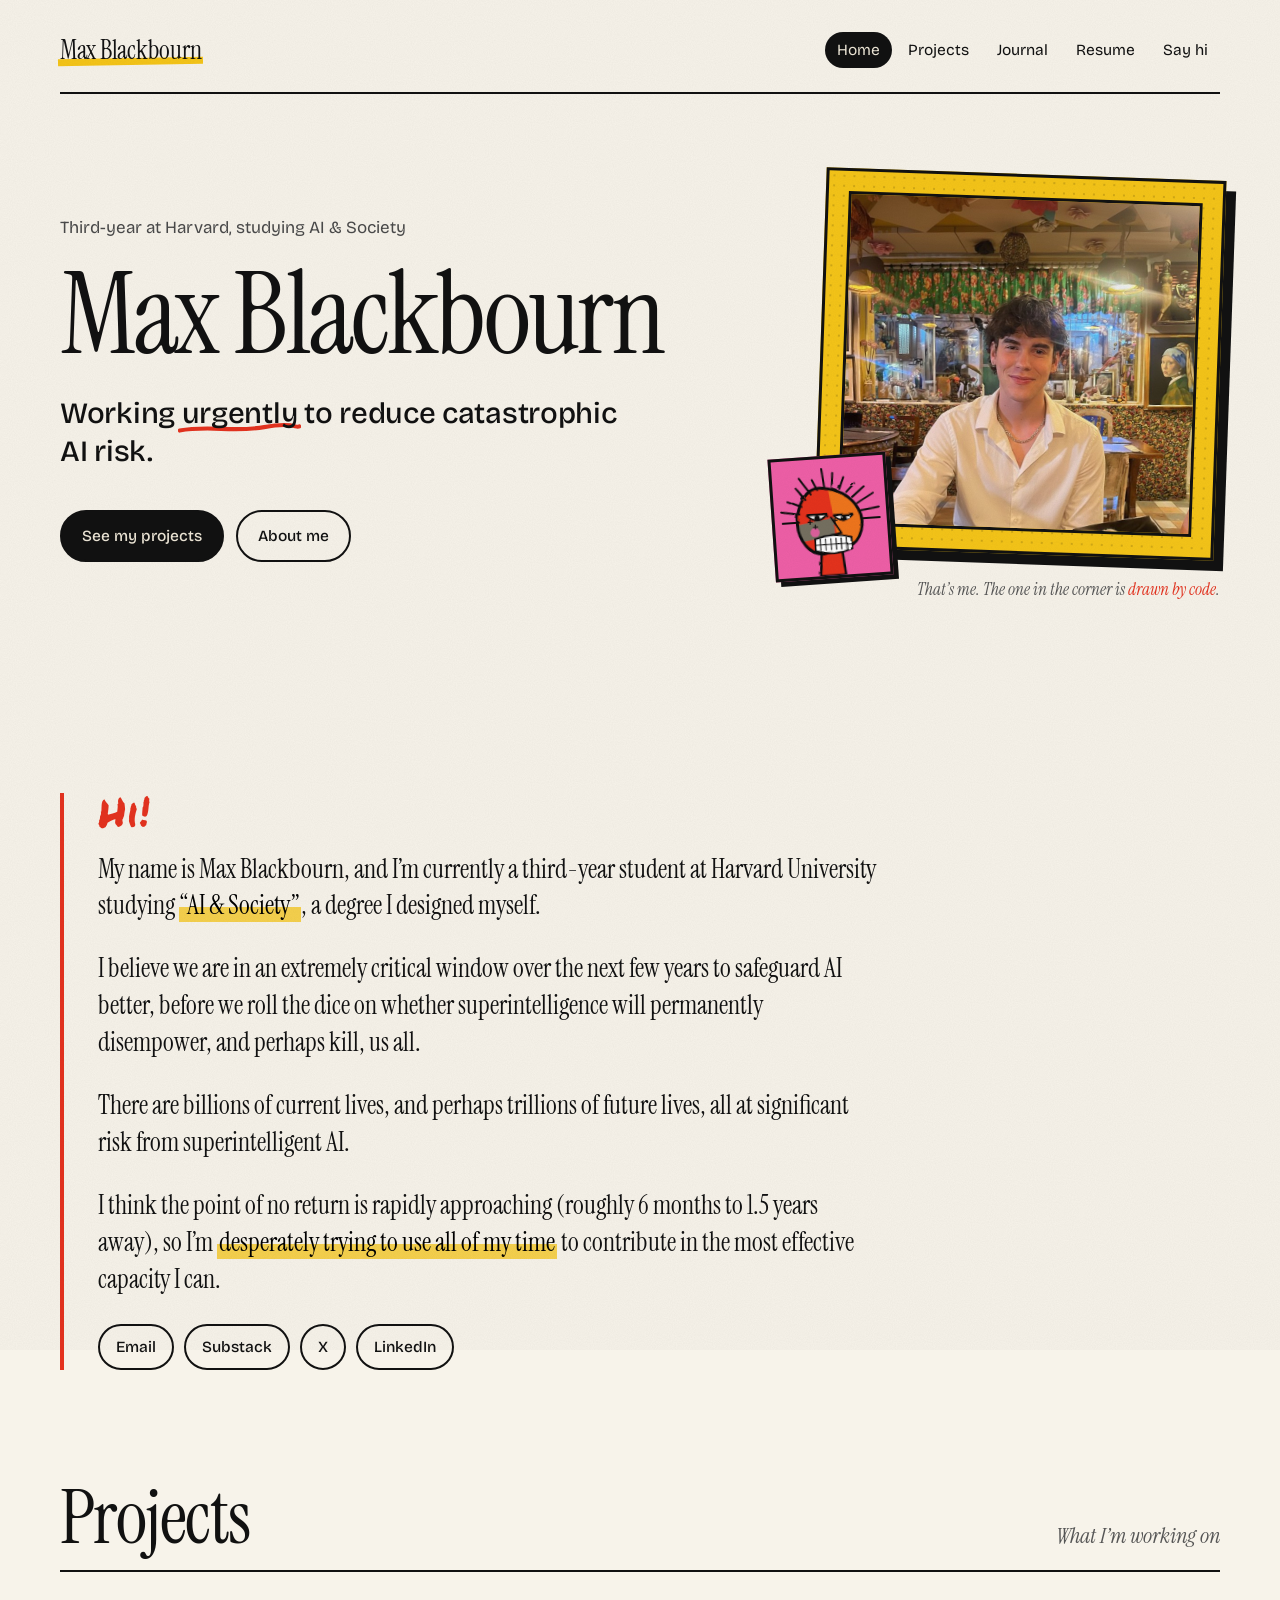
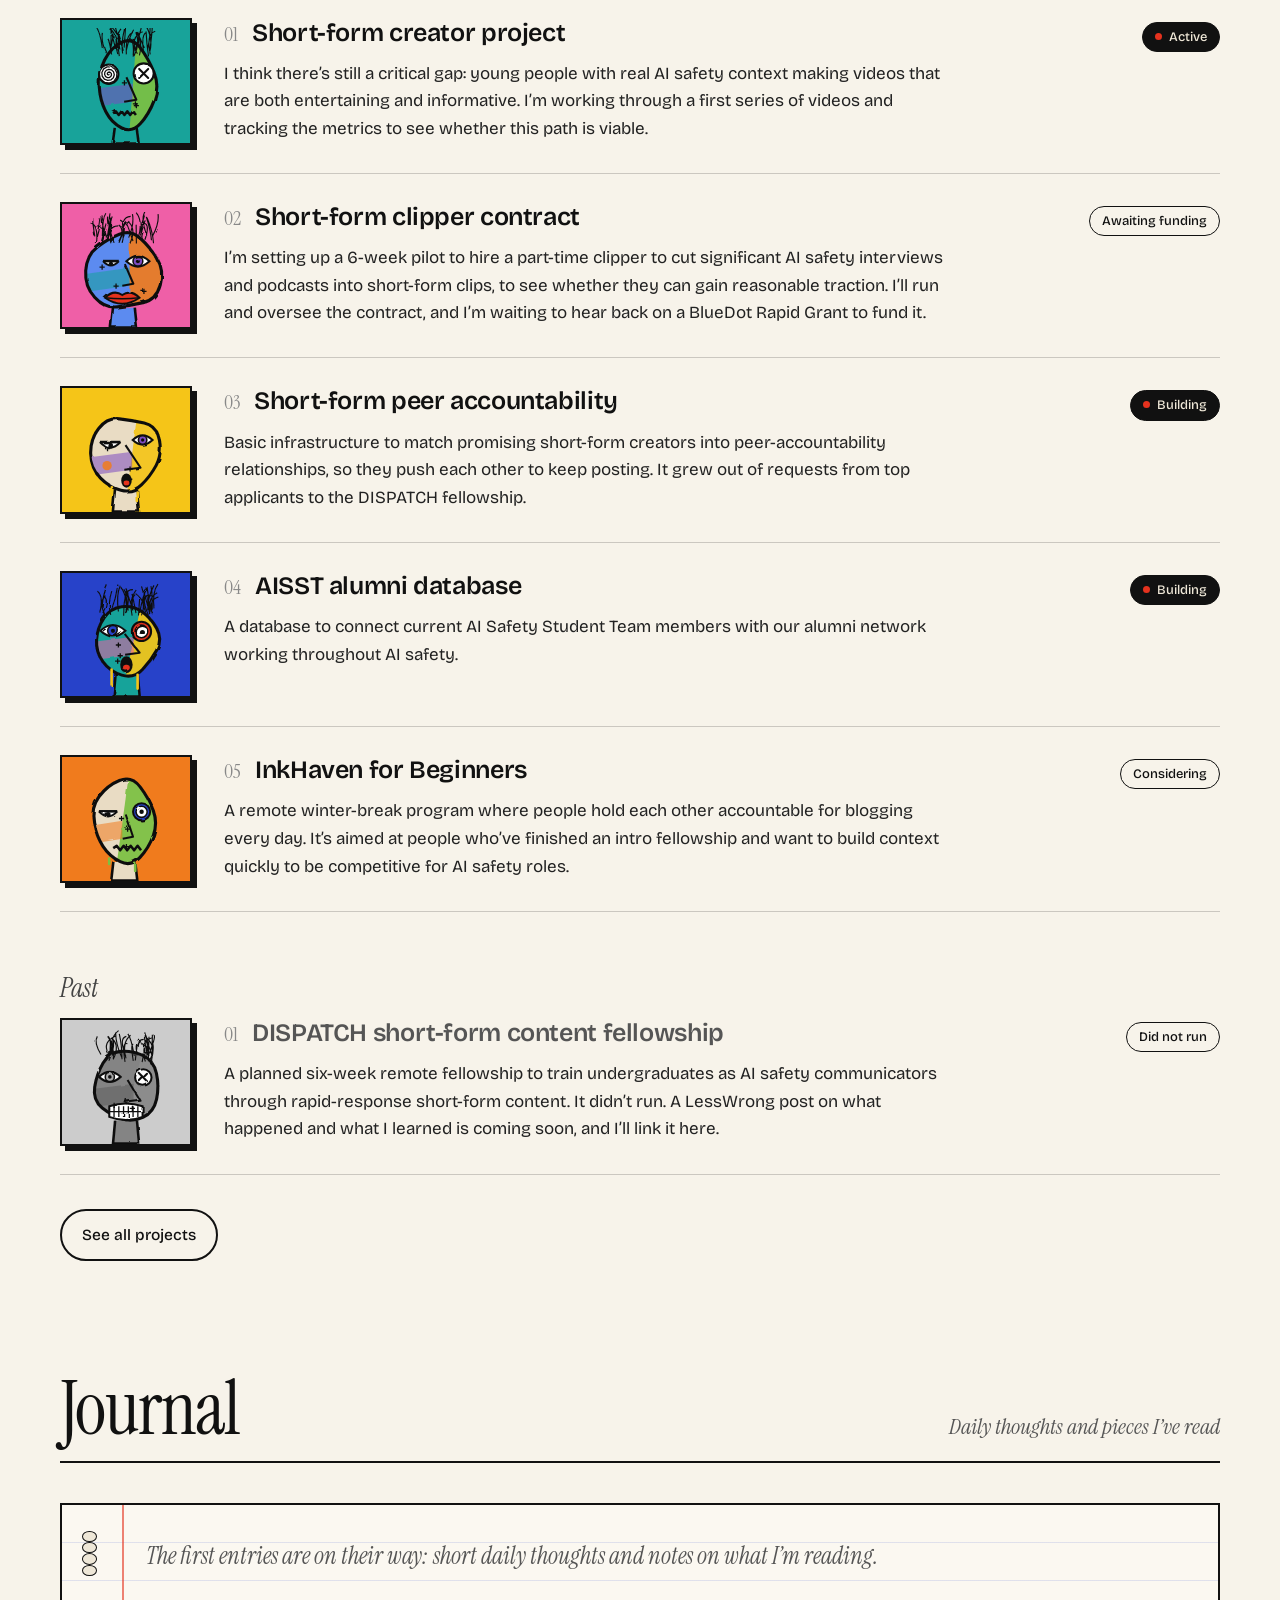
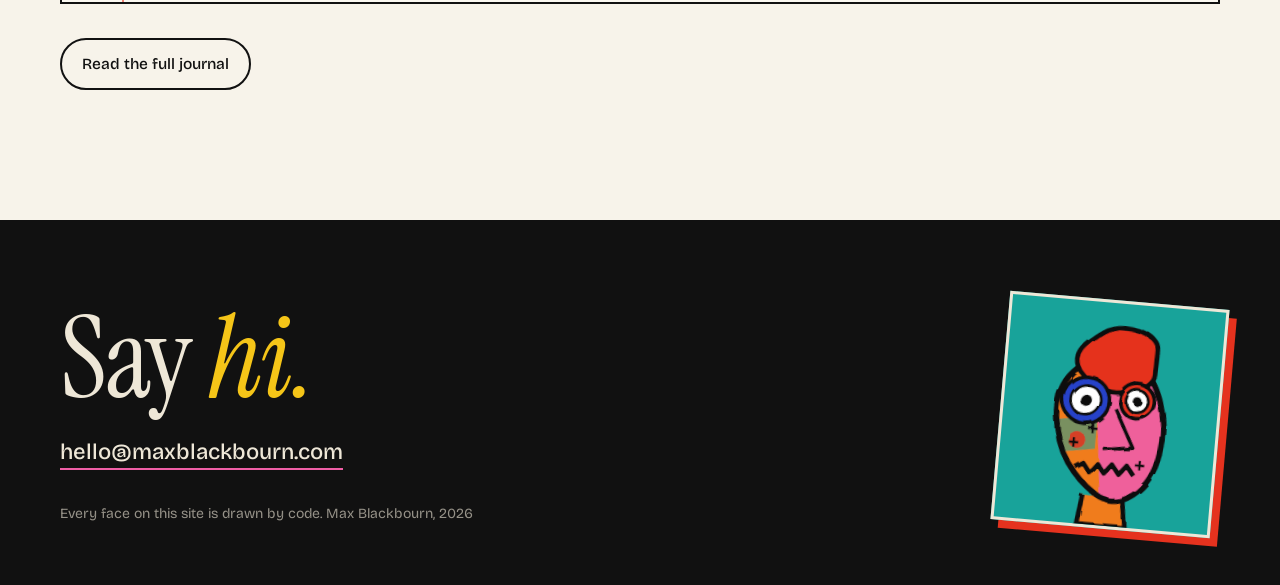
==== index.html @ 88bcd27b "Site: light background, photo in hero Co-Authored-By: Claude Sonnet 5.5 <noreply@anthropic.com> Clau" ====
<!DOCTYPE html>
<html lang="en">
<head>
<meta charset="utf-8">
<meta name="viewport" content="width=device-width, initial-scale=1">
<title>Max Blackbourn</title>
<meta name="description" content="Max Blackbourn, a Harvard student working urgently to reduce catastrophic AI risk.">
<meta property="og:title" content="Max Blackbourn">
<meta property="og:description" content="Max Blackbourn, a Harvard student working urgently to reduce catastrophic AI risk.">
<meta property="og:url" content="https://maxblackbourn.com">
<meta property="og:type" content="website">
<link rel="canonical" href="https://maxblackbourn.com">
<link rel="icon" href="data:image/svg+xml,<svg xmlns='http://www.w3.org/2000/svg' viewBox='0 0 64 64'><rect width='64' height='64' fill='%23f5c518'/><circle cx='22' cy='26' r='9' fill='white' stroke='black' stroke-width='4'/><circle cx='22' cy='26' r='3.5'/><circle cx='44' cy='24' r='12' fill='%23e5321e' stroke='black' stroke-width='4'/><circle cx='44' cy='24' r='5' fill='white'/><path d='M14 46 L50 44' stroke='black' stroke-width='5' stroke-linecap='round'/></svg>">
<link rel="preload" href="fonts/bricolage.woff2" as="font" type="font/woff2" crossorigin>
<link rel="stylesheet" href="style.css">
</head>
<body>
<div class="wrap">
<header class="top">
  <a class="brand" href="index.html"><span>Max Blackbourn</span></a>
  <ul class="menu">
    <li><a href="index.html" class="current">Home</a></li>
    <li><a href="projects.html">Projects</a></li>
    <li><a href="journal.html">Journal</a></li>
    <li><a href="resume.html">Resume</a></li>
    <li><a href="#contact">Say hi</a></li>
  </ul>
</header>

<section class="hero">
  <div class="hero-text">
    <span class="eyebrow">Third-year at Harvard, studying AI &amp; Society</span>
    <h1 class="name">Max Blackbourn</h1>
    <p class="tagline">Working <span class="mark">urgently</span> to reduce catastrophic AI risk.</p>
    <div class="hero-links">
      <a class="pill dark" href="#projects">See my projects</a>
      <a class="pill" href="#hello">About me</a>
    </div>
  </div>
  <div class="hero-art">
    <div class="frame">
      <img class="photo" src="img/max.jpg" alt="Max Blackbourn" width="778" height="733">
      <div class="twin" data-face="max blackbourn" data-track aria-hidden="true"></div>
    </div>
    <div class="caption">That’s me. The one in the corner is <span>drawn by code</span>.</div>
  </div>
</section>
</div>
<div class="wrap">

<section class="section" id="hello">
  <div class="letter">
    <span class="hi">Hi!</span>
    <p>My name is Max Blackbourn, and I’m currently a third-year student at Harvard University studying <mark>“AI &amp; Society”</mark>, a degree I designed myself.</p>
    <p class="loud">I believe we are in an extremely critical window over the next few years to safeguard AI better, before we roll the dice on whether superintelligence will permanently disempower, and perhaps kill, us all.</p>
    <p>There are billions of current lives, and perhaps trillions of future lives, all at significant risk from superintelligent AI.</p>
    <p>I think the point of no return is rapidly approaching (roughly 6 months to 1.5 years away), so I’m <mark>desperately trying to use all of my time</mark> to contribute in the most effective capacity I can.</p>
    <div class="links">
      <!-- TODO: replace with your real email, Substack, X and LinkedIn links -->
      <a href="mailto:hello@maxblackbourn.com">Email</a>
      <a href="https://substack.com" target="_blank" rel="noopener">Substack</a>
      <a href="https://x.com" target="_blank" rel="noopener">X</a>
      <a href="https://www.linkedin.com" target="_blank" rel="noopener">LinkedIn</a>
    </div>
  </div>
</section>

<section class="section" id="projects">
  <div class="sec-title"><h2>Projects</h2><span class="note">What I’m working on</span></div>
  <div class="list" data-projects="current"></div>
  <div class="sub-head">Past</div>
  <div class="list" data-projects="past"></div>
  <a class="see-all" href="projects.html">See all projects</a>
</section>

<section class="section" id="journal">
  <div class="sec-title"><h2>Journal</h2><span class="note">Daily thoughts and pieces I’ve read</span></div>
  <div class="notebook"><div class="holes"><i></i><i></i><i></i><i></i></div><div data-journal="5"></div></div>
  <a class="see-all" href="journal.html">Read the full journal</a>
</section>
</div>
<footer id="contact">
  <div class="wrap">
    <div>
      <p class="say">Say <em>hi.</em></p>
      <!-- TODO: replace hello@maxblackbourn.com with your real email -->
      <a class="mail" href="mailto:hello@maxblackbourn.com">hello@maxblackbourn.com</a>
      <div class="small">Every face on this site is drawn by code. Max Blackbourn, <span id="y">2026</span></div>
    </div>
    <div class="face-wrap" data-face="say hi footer" data-track></div>
  </div>
</footer>
<script src="data.js"></script>
<script src="faces.js"></script>
<script src="site.js"></script>
</body>
</html>
---- style.css ----
/* maxblackbourn.com — raw canvas, loud colour, weird faces */
@font-face { font-family: "Bricolage"; src: url("fonts/bricolage.woff2") format("woff2"); font-weight: 200 800; font-display: swap; }
@font-face { font-family: "Instrument"; src: url("fonts/instrument-serif-latin-400-normal.woff2") format("woff2"); font-display: swap; }
@font-face { font-family: "Instrument"; src: url("fonts/instrument-serif-latin-400-italic.woff2") format("woff2"); font-style: italic; font-display: swap; }
@font-face { font-family: "Marker"; src: url("fonts/marker.woff2") format("woff2"); font-display: swap; }

:root {
  --canvas: #eee7d7; --ink: #111; --red: #e5321e; --cobalt: #2742c9; --teal: #18a39a;
  --yellow: #f5c518; --orange: #f07b1d; --pink: #ef5fa7; --green: #7bc043; --purple: #7d4cc2;
  --display: "Bricolage", "Arial Black", sans-serif; --serif: "Instrument", Georgia, serif;
  --mono: "Bricolage", system-ui, sans-serif; --marker: "Marker", "Comic Sans MS", cursive;
}
* { box-sizing: border-box; }
html { scroll-behavior: smooth; overflow-x: clip; }
body { margin: 0; background: #f7f3ea; color: var(--ink); font-family: var(--display); font-size: 17px; line-height: 1.55; overflow-x: clip; }
a { color: inherit; }
p { margin: 0 0 1em; }
::selection { background: var(--yellow); }

.wrap { position: relative; max-width: 1240px; margin: 0 auto; padding: 0 40px; }

/* ---------- header ---------- */
header.top { position: relative; z-index: 5; display: flex; justify-content: space-between; align-items: center; padding: 30px 0 22px; border-bottom: 2px solid var(--ink); }
.brand { font-family: var(--serif); font-size: 26px; text-decoration: none; letter-spacing: -.01em; }
.brand span { position: relative; }
.brand span::after { content: ""; position: absolute; left: -2px; right: -2px; bottom: 2px; height: 7px; background: var(--yellow); z-index: -1; transform: rotate(-1deg); }
.menu { display: flex; gap: 6px; list-style: none; margin: 0; padding: 0; font-family: var(--mono); font-size: 12.5px; }
.menu a { display: block; padding: 6px 11px; text-decoration: none; border-radius: 2px; transition: background .15s, color .15s; }
.menu a:hover { background: rgba(0,0,0,.07); }
.menu a.current { background: var(--ink); color: var(--canvas); }

.eyebrow { display: block; font-family: var(--mono); font-size: 12px; color: #555; margin-bottom: 22px; }
.mark { position: relative; white-space: nowrap; z-index: 0; }
.mark::after { content: ""; position: absolute; left: -3%; right: -3%; bottom: -.12em; height: .42em; z-index: -1;
  background: url("data:image/svg+xml,%3Csvg xmlns='http://www.w3.org/2000/svg' viewBox='0 0 200 20' preserveAspectRatio='none'%3E%3Cpath d='M3 13 C 50 5 90 16 140 8 S 190 10 197 7' fill='none' stroke='%23e5321e' stroke-width='6' stroke-linecap='round'/%3E%3C/svg%3E") center / 100% 100% no-repeat; }

/* ---------- hero ---------- */
.hero { position: relative; display: grid; grid-template-columns: 1.35fr 1fr; gap: 60px; align-items: center; padding: 80px 0 90px; }
.name { font-family: var(--serif); font-weight: 400; font-size: clamp(64px, 9vw, 128px); line-height: .95; letter-spacing: -.025em; margin: 0 0 26px; }
.tagline { font-family: var(--display); font-weight: 500; font-size: clamp(22px, 2.3vw, 30px); line-height: 1.3; letter-spacing: -.01em; max-width: 560px; margin: 0; }
.hero-links { display: flex; gap: 12px; margin-top: 38px; flex-wrap: wrap; }
.pill { font-family: var(--mono); font-size: 13px; text-decoration: none; padding: 12px 20px; border: 2px solid var(--ink); border-radius: 40px; transition: transform .15s, background .15s; }
.pill:hover { transform: translateY(-2px); background: var(--yellow); }
.pill.dark { background: var(--ink); color: var(--canvas); }
.pill.dark:hover { background: var(--red); border-color: var(--red); color: #fff; }

.hero-art { position: relative; justify-self: end; width: min(400px, 100%); }
.hero-art .frame { position: relative; background: var(--yellow); border: 3px solid var(--ink); box-shadow: 10px 10px 0 var(--ink); transform: rotate(2deg); padding: 20px 20px 0; transition: transform .3s; }
.hero-art .frame:hover { transform: rotate(-1deg); }
.hero-art .frame::before { content: ""; position: absolute; inset: 0; background: radial-gradient(circle, rgba(0,0,0,.14) 1.2px, transparent 1.4px) 0 0 / 10px 10px; pointer-events: none; }
.hero-art .face { display: block; width: 100%; position: relative; }
.hero-art .caption { margin-top: 22px; font-family: var(--mono); font-size: 12px; text-align: right; color: #555; }
.hero-art .caption span { color: var(--red); }
.hero-art.small { width: 240px; }

/* ---------- sections ---------- */
.section { position: relative; padding: 100px 0 10px; }
.sec-title { display: flex; align-items: baseline; justify-content: space-between; gap: 20px; flex-wrap: wrap; margin-bottom: 40px; padding-bottom: 14px; border-bottom: 2px solid var(--ink); }
.sec-title h2 { font-family: var(--serif); font-weight: 400; font-size: clamp(48px, 6vw, 76px); line-height: 1; letter-spacing: -.02em; margin: 0; }
.sec-title .note { font-family: var(--mono); font-size: 12.5px; color: #555; }

/* ---------- hello ---------- */
.letter { position: relative; max-width: 820px; padding-left: 34px; border-left: 4px solid var(--red); }
.letter .hi { display: block; font-family: var(--marker); font-size: 40px; line-height: 1; color: var(--red); margin-bottom: 18px; transform: rotate(-3deg); transform-origin: left; }
.letter p { font-family: var(--serif); font-size: 26px; line-height: 1.42; }
.letter p.loud { font-size: 26px; }
.letter mark { background: linear-gradient(transparent 55%, rgba(245,197,24,.75) 55%); padding: 0 2px; }
.links { display: flex; flex-wrap: wrap; gap: 10px; margin-top: 26px; }
.links a { font-family: var(--mono); font-size: 12.5px; text-decoration: none; padding: 9px 16px; border: 2px solid var(--ink); border-radius: 40px; transition: background .15s, color .15s; }
.links a:nth-child(1):hover { background: var(--pink); } .links a:nth-child(2):hover { background: var(--orange); }
.links a:nth-child(3):hover { background: var(--green); } .links a:nth-child(4):hover { background: var(--cobalt); color: #fff; }

/* ---------- project list ---------- */
.list { display: flex; flex-direction: column; }
.item { display: grid; grid-template-columns: 132px 1fr; gap: 32px; padding: 28px 0; border-bottom: 1px solid rgba(0,0,0,.18); align-items: start; }
.item:first-child { padding-top: 6px; }
.item .thumb { border: 2px solid var(--ink); padding: 8px 12px 0; box-shadow: 5px 5px 0 var(--ink); transition: transform .25s; }
.item:nth-child(6n+1) .thumb { background: var(--teal); } .item:nth-child(6n+2) .thumb { background: var(--pink); } .item:nth-child(6n+3) .thumb { background: var(--yellow); }
.item:nth-child(6n+4) .thumb { background: var(--cobalt); } .item:nth-child(6n+5) .thumb { background: var(--orange); } .item:nth-child(6n) .thumb { background: var(--green); }
.item:hover .thumb { transform: rotate(-4deg) scale(1.04); }
.item .thumb .face { display: block; width: 100%; }
.item-head { display: flex; align-items: baseline; gap: 14px; flex-wrap: wrap; margin-bottom: 8px; }
.item .num { font-family: var(--mono); font-size: 13px; color: #777; }
.item h3 { font-family: var(--display); font-weight: 600; font-size: 25px; line-height: 1.2; letter-spacing: -.015em; margin: 0; flex: 1; min-width: 220px; }
.item p { font-size: 17px; line-height: 1.62; max-width: 720px; margin: 0; color: #222; }
.item .more { display: inline-block; margin-top: 10px; font-family: var(--mono); font-size: 13px; color: var(--red); }
.status { font-family: var(--mono); font-size: 11.5px; padding: 4px 10px; border: 1.5px solid var(--ink); border-radius: 40px; white-space: nowrap; }
.status.live { background: var(--ink); color: var(--canvas); }
.status.live::before { content: ""; display: inline-block; width: 7px; height: 7px; border-radius: 50%; background: var(--red); margin-right: 7px; vertical-align: 1px; animation: blink 1.6s ease-in-out infinite; }
@keyframes blink { 50% { opacity: .2; } }
.item.past .thumb { filter: grayscale(1); background: #ccc !important; }
.item.past:hover .thumb { filter: none; }
.item.past h3 { color: #555; }
.sub-head { font-family: var(--mono); font-size: 12.5px; color: #555; margin: 56px 0 4px; }
.see-all { display: inline-block; margin-top: 34px; font-family: var(--mono); font-size: 13px; text-decoration: none; padding: 12px 20px; border: 2px solid var(--ink); border-radius: 40px; transition: background .15s; }
.see-all:hover { background: var(--yellow); }

/* ---------- journal ---------- */
.notebook { position: relative; background: #fbf8f1 repeating-linear-gradient(transparent 0 37px, rgba(39,66,201,.13) 37px 38px); border: 2px solid var(--ink); padding: 34px 44px 30px 84px; }
.notebook::before { content: ""; position: absolute; top: 0; bottom: 0; left: 60px; width: 1.5px; background: var(--red); opacity: .6; }
.notebook .holes { position: absolute; left: 20px; top: 26px; bottom: 26px; display: flex; flex-direction: column; justify-content: space-around; }
.notebook .holes i { width: 15px; height: 15px; border-radius: 50%; background: var(--canvas); border: 1.5px solid var(--ink); }
.entry { display: grid; grid-template-columns: 130px 1fr; gap: 24px; padding: 16px 0; border-bottom: 1px dashed rgba(0,0,0,.25); }
.entry:last-child { border-bottom: 0; }
.entry .when { font-family: var(--mono); font-size: 12.5px; padding-top: 6px; }
.entry .kind { display: inline-block; margin-top: 8px; font-size: 10.5px; padding: 2px 8px; border-radius: 40px; background: var(--teal); color: #fff; }
.entry .kind.reading { background: var(--orange); color: var(--ink); }
.entry h3 { font-family: var(--serif); font-weight: 400; font-size: 28px; line-height: 1.2; margin: 0 0 4px; }
.entry h3 a { text-decoration-color: var(--red); text-decoration-thickness: 2px; text-underline-offset: 4px; }
.entry .source { font-family: var(--mono); font-size: 12.5px; color: #666; margin-bottom: 4px; }
.entry p { margin: 6px 0 0; font-size: 17px; line-height: 1.6; }
.empty { font-family: var(--serif); font-style: italic; font-size: 24px; line-height: 1.4; color: #555; margin: 0; }

.wrap { z-index: 1; }

/* ---------- footer ---------- */
footer { position: relative; z-index: 1; margin-top: 120px; background: var(--ink); color: var(--canvas); padding: 80px 0 56px; overflow: hidden; }
footer .wrap { display: grid; grid-template-columns: 1fr 220px; gap: 40px; align-items: center; }
footer .say { font-family: var(--serif); font-weight: 400; font-size: clamp(64px, 9vw, 120px); line-height: .95; letter-spacing: -.02em; margin: 0 0 22px; }
footer .say em { color: var(--yellow); }
footer .mail { font-family: var(--mono); font-size: clamp(16px, 2vw, 22px); color: var(--canvas); text-decoration: none; border-bottom: 2px solid var(--pink); padding-bottom: 3px; }
footer .mail:hover { color: var(--pink); }
footer .small { font-family: var(--mono); font-size: 11.5px; margin-top: 34px; opacity: .55; }
footer .face-wrap { transform: rotate(5deg); border: 3px solid var(--canvas); background: var(--teal); padding: 12px 12px 0; box-shadow: 8px 8px 0 var(--red); }
footer .face { display: block; width: 100%; }

/* ---------- inner page hero ---------- */
.page-hero { display: grid; grid-template-columns: 1fr 240px; gap: 50px; align-items: center; padding: 70px 0 70px; }

/* ---------- resume ---------- */
.resume-bar { display: flex; justify-content: space-between; align-items: flex-end; gap: 20px; padding: 60px 0 40px; }
.resume-bar .name { margin: 0; }
.btn { font-family: var(--mono); font-size: 13px; padding: 13px 22px; border: 2px solid var(--ink); border-radius: 40px; background: var(--ink); color: var(--canvas); cursor: pointer; }
.btn:hover { background: var(--red); border-color: var(--red); }
.sheet { position: relative; max-width: 860px; margin: 0 auto 90px; background: #fff; padding: 64px 72px; border: 2px solid var(--ink); box-shadow: 10px 10px 0 var(--ink); font-family: var(--serif); font-size: 18px; line-height: 1.45; }
.cv-head { text-align: center; border-bottom: 3px solid var(--ink); padding-bottom: 16px; margin-bottom: 24px; }
.cv-head h2 { font-family: var(--display); font-weight: 800; font-stretch: 80%; font-size: 46px; line-height: 1; margin: 0 0 10px; }
.cv-head .contact { font-family: var(--mono); font-size: 12px; }
.cv-head .contact { display: flex; justify-content: center; gap: 22px; flex-wrap: wrap; }
.cv-sec { margin-bottom: 20px; }
.cv-sec h3 { font-family: var(--mono); font-weight: 700; font-size: 12px; margin: 0 0 10px; padding: 3px 8px; display: inline-block; background: var(--ink); color: #fff; }
.cv-item { margin-bottom: 12px; }
.cv-line { display: flex; justify-content: space-between; gap: 16px; }
.cv-line b { font-family: var(--display); font-weight: 700; font-size: 18px; }
.cv-line .d { font-family: var(--mono); font-size: 12.5px; white-space: nowrap; }
.cv-role { font-style: italic; }
.cv-item ul { margin: 4px 0 0; padding-left: 18px; }
.cv-item li { margin: 2px 0; }
.todo { background: var(--yellow); padding: 0 4px; }

@media print {
  @page { size: letter; margin: 0.45in 0.55in; }
  body { background: #fff !important; }
  header.top, .resume-bar, footer, .no-print { display: none !important; }
  .wrap { padding: 0; max-width: none; }
  .sheet { box-shadow: none; border: 0; padding: 0; margin: 0; max-width: none; font-size: 10.5pt; line-height: 1.32; }
  .cv-head h2 { font-size: 24pt; } .cv-sec { margin-bottom: 10px; } .cv-item { margin-bottom: 6px; } .cv-item li { margin: 0; }
  .cv-line b { font-size: 11.5pt; } .cv-head { padding-bottom: 10px; margin-bottom: 14px; }
  .cv-sec h3 { background: none; color: #000; padding: 0; border-bottom: 1.5px solid #000; display: block; }
  .todo { background: none; }
}

/* ---------- small screens ---------- */
@media (max-width: 980px) {
  .hero { grid-template-columns: 1fr; padding-top: 50px; gap: 50px; }
  .hero-art { justify-self: start; width: min(320px, 80%); }
  footer .wrap { grid-template-columns: 1fr; }
  footer .face-wrap { width: 180px; }
  .page-hero { grid-template-columns: 1fr; gap: 30px; }
  .page-hero .hero-art.small { width: 180px; }
}
@media (max-width: 640px) {
  body { font-size: 16px; }
  .wrap { padding: 0 20px; }
  header.top { flex-direction: column; gap: 14px; }
  .menu { flex-wrap: wrap; justify-content: center; }
  .item { grid-template-columns: 76px 1fr; gap: 18px; }
  .item h3 { font-size: 21px; min-width: 0; }
  .item p { font-size: 16px; }
  .letter { padding-left: 20px; }
  .letter p, .letter p.loud { font-size: 21px; }
  .notebook { padding: 26px 18px 22px 54px; }
  .notebook::before { left: 40px; } .notebook .holes { left: 10px; } .notebook .holes i { width: 12px; height: 12px; }
  .entry { grid-template-columns: 1fr; gap: 4px; }
  .resume-bar { flex-direction: column; align-items: flex-start; }
  .sheet { padding: 36px 20px; }
  .cv-line { flex-direction: column; gap: 0; }
}

/* ---------- crisp grain over everything ---------- */
body::before {
  content: ""; position: fixed; inset: -50%; z-index: 100; pointer-events: none; opacity: .07; mix-blend-mode: multiply;
  background-image: url("data:image/svg+xml,%3Csvg xmlns='http://www.w3.org/2000/svg' width='220' height='220'%3E%3Cfilter id='g'%3E%3CfeTurbulence type='fractalNoise' baseFrequency='.95' numOctaves='2' stitchTiles='stitch'/%3E%3CfeColorMatrix values='0 0 0 0 0  0 0 0 0 0  0 0 0 0 0  0 0 0 .55 0'/%3E%3C/filter%3E%3Crect width='100%25' height='100%25' filter='url(%23g)'/%3E%3C/svg%3E");
}
@media print { body::before { display: none; } }

/* ---------- readable, human labels ---------- */
.menu { font-size: 15.5px; gap: 4px; }
.menu a { padding: 6px 12px; border-radius: 40px; }
.eyebrow { font-size: 17px; color: #4a4a4a; margin-bottom: 18px; }
.pill, .links a, .see-all { font-size: 15.5px; font-weight: 500; }
.sec-title .note { font-family: var(--serif); font-style: italic; font-size: 22px; color: #555; }
.item .num { font-family: var(--serif); font-size: 20px; color: #888; }
.status { font-size: 13px; font-weight: 500; padding: 4px 12px; }
.sub-head { font-family: var(--serif); font-style: italic; font-size: 26px; color: #444; }
.hero-art .caption { font-family: var(--serif); font-style: italic; font-size: 17px; }
.entry .when { font-family: var(--serif); font-size: 18px; }
.entry .kind { font-family: var(--display); font-size: 12px; }
.entry .source { font-family: var(--serif); font-style: italic; font-size: 17px; }
footer .mail { font-family: var(--display); font-weight: 500; }
footer .small { font-size: 14px; opacity: .6; }
.btn { font-size: 15.5px; font-weight: 500; }
.cv-head .contact { font-size: 14px; }
.cv-sec h3 { font-family: var(--display); font-size: 15px; font-weight: 700; }
.cv-line .d { font-family: var(--display); font-size: 14px; }

/* photo in hero */
.hero-art .photo { display: block; position: relative; z-index: 1; width: 100%; height: auto; border: 3px solid var(--ink); margin-bottom: 20px; }
.hero-art .twin { position: absolute; z-index: 2; left: -46px; bottom: -34px; width: 118px; background: var(--pink); border: 3px solid var(--ink); box-shadow: 5px 5px 0 var(--ink); transform: rotate(-6deg); padding: 6px 6px 0; }
.hero-art .twin .face { display: block; width: 100%; }
.hero-art .frame { padding: 20px 20px 0; }
@media (max-width: 760px) { .hero-art .twin { left: -12px; width: 92px; } }
@media (max-width: 760px) { .hero-art .caption { margin-top: 48px; text-align: right; } }
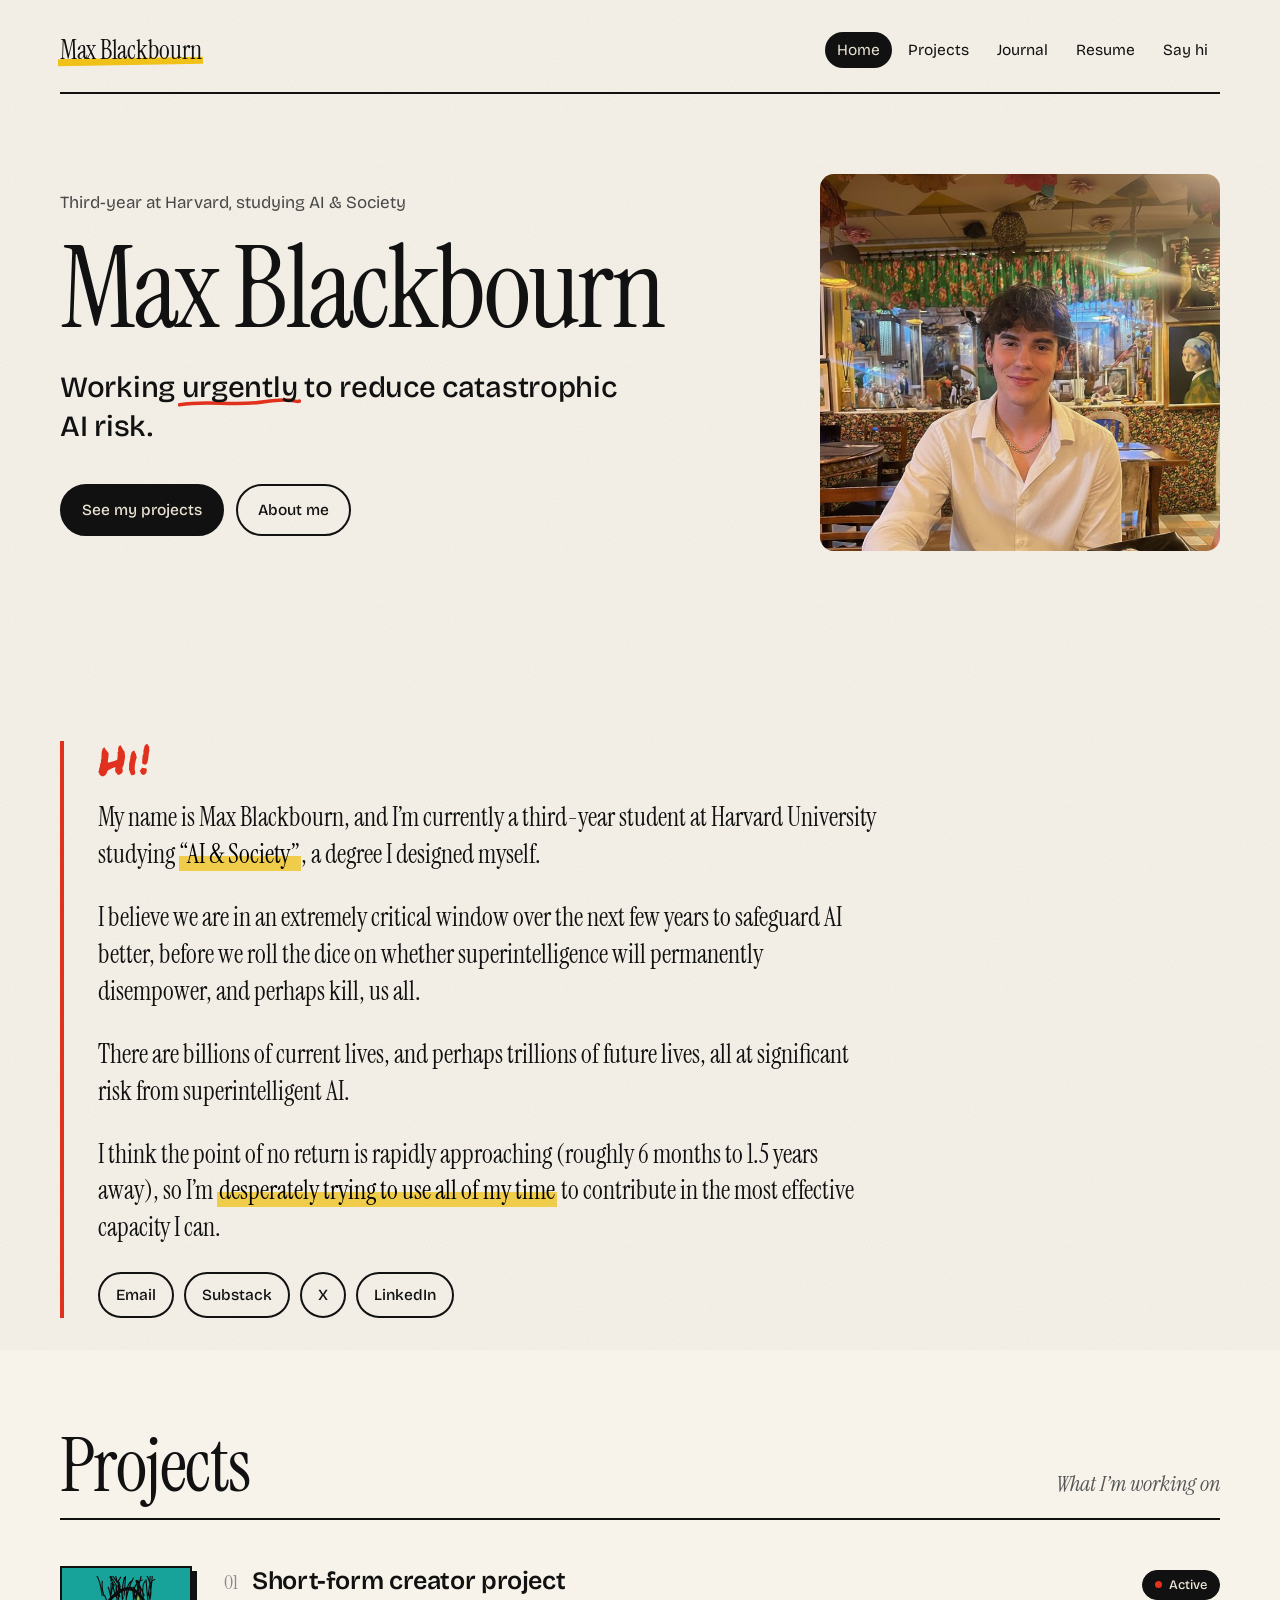
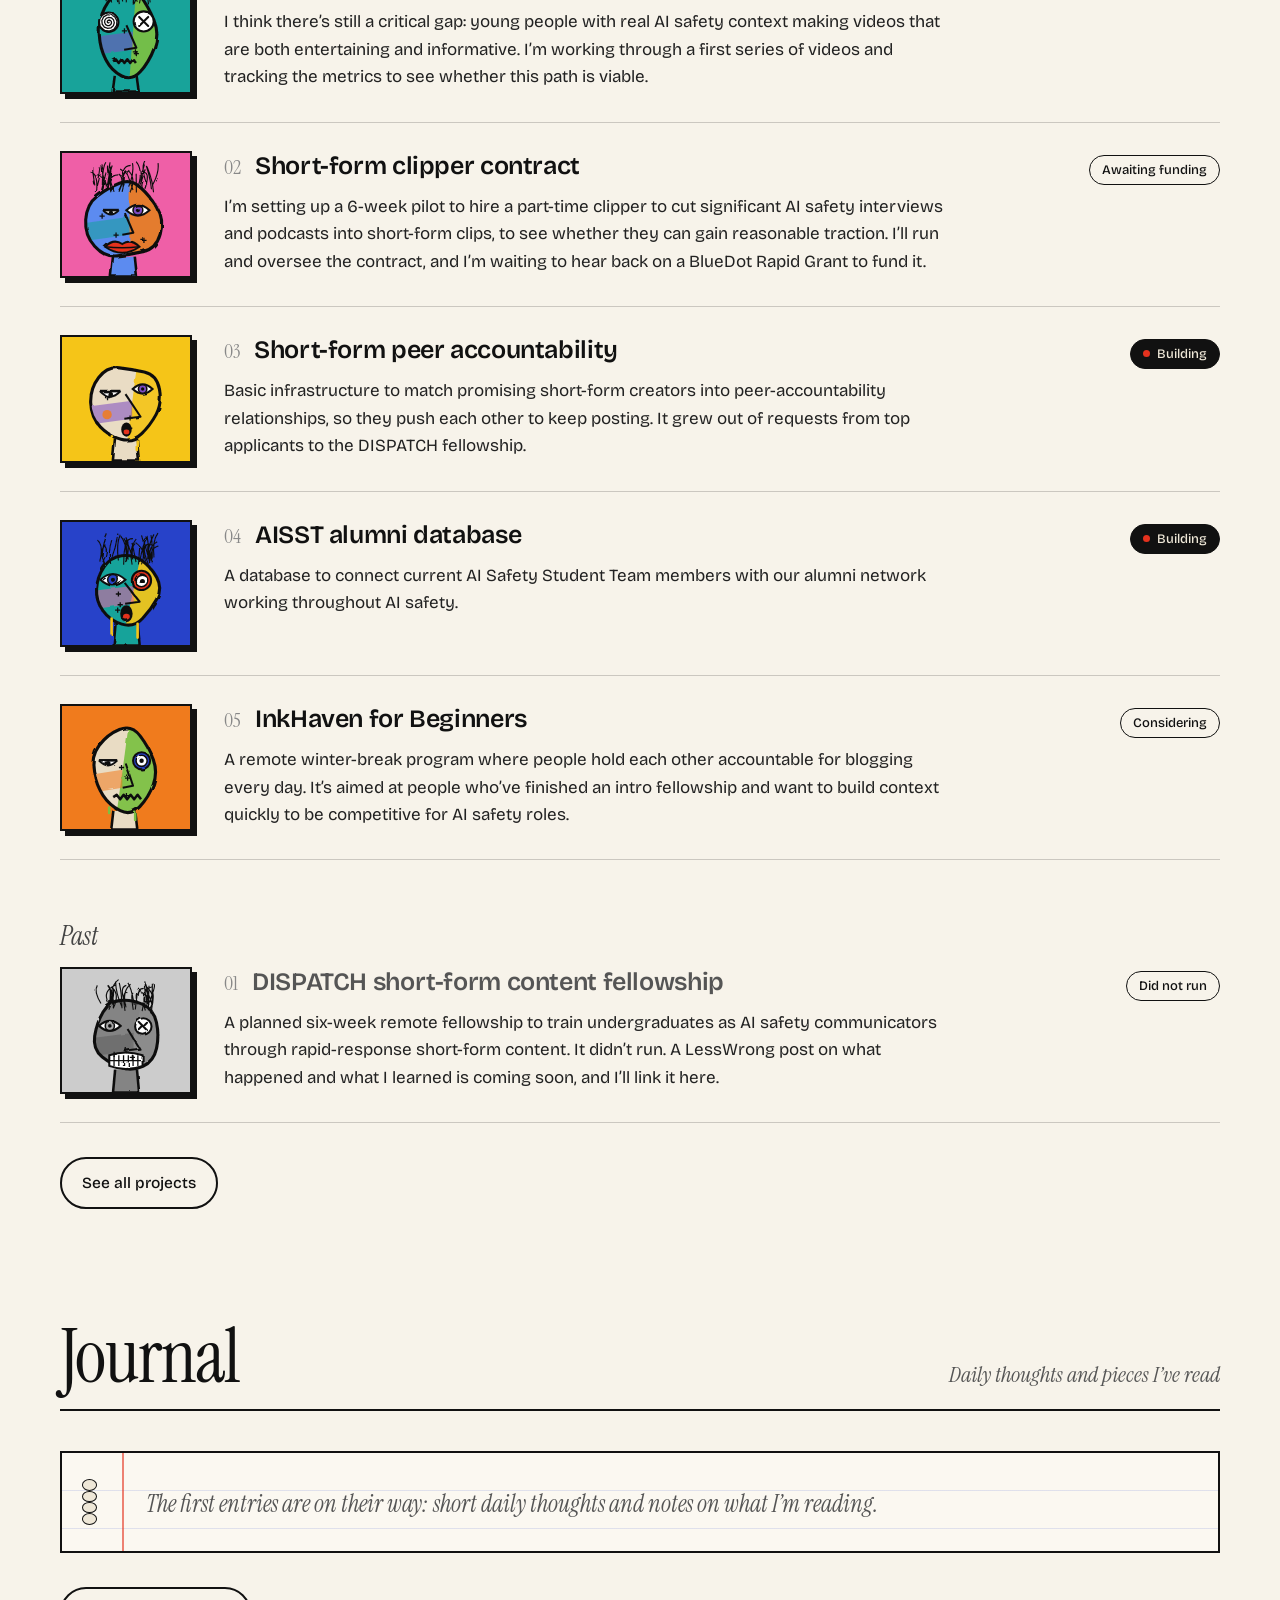
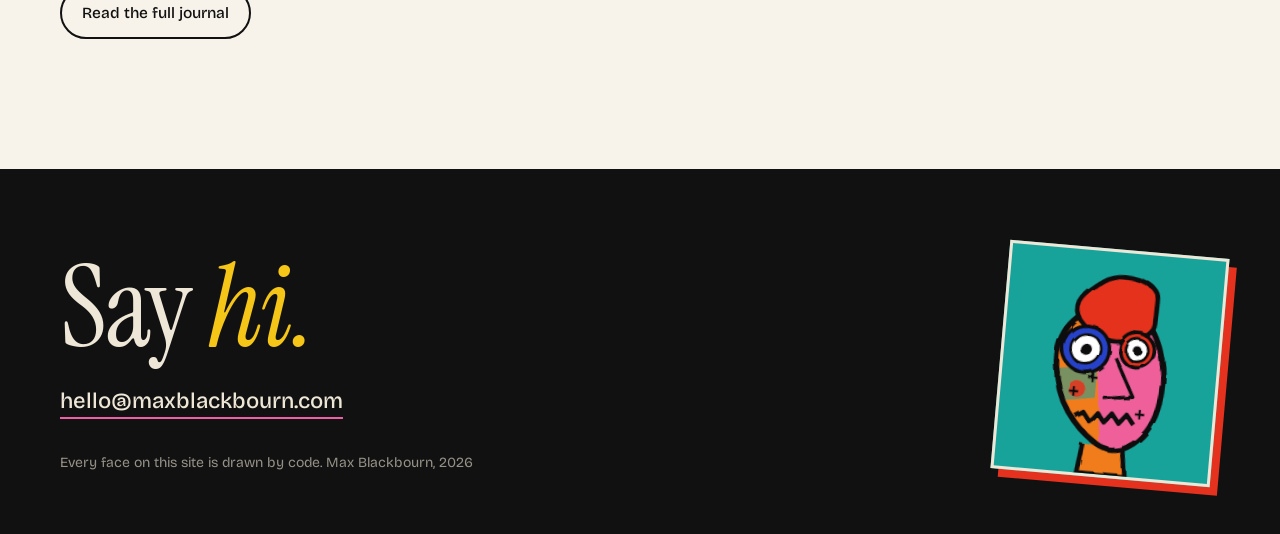
==== commit 0532a218: "Hero: clean photo, remove frame and code-drawn face Co-Authored-By: Claude Sonnet 5.5 <noreply@anthr" ====
--- a/index.html
+++ b/index.html
@@ -38,11 +38,7 @@
     </div>
   </div>
   <div class="hero-art">
-    <div class="frame">
-      <img class="photo" src="img/max.jpg" alt="Max Blackbourn" width="778" height="733">
-      <div class="twin" data-face="max blackbourn" data-track aria-hidden="true"></div>
-    </div>
-    <div class="caption">That’s me. The one in the corner is <span>drawn by code</span>.</div>
+    <img class="photo" src="img/max.jpg" alt="Max Blackbourn" width="778" height="733">
   </div>
 </section>
 </div>
--- a/style.css
+++ b/style.css
@@ -221,3 +221,6 @@
 .hero-art .frame { padding: 20px 20px 0; }
 @media (max-width: 760px) { .hero-art .twin { left: -12px; width: 92px; } }
 @media (max-width: 760px) { .hero-art .caption { margin-top: 48px; text-align: right; } }
+
+/* clean hero photo */
+.hero-art .photo { border: 0; margin: 0; border-radius: 14px; box-shadow: none; transform: none; display: block; width: 100%; height: auto; }
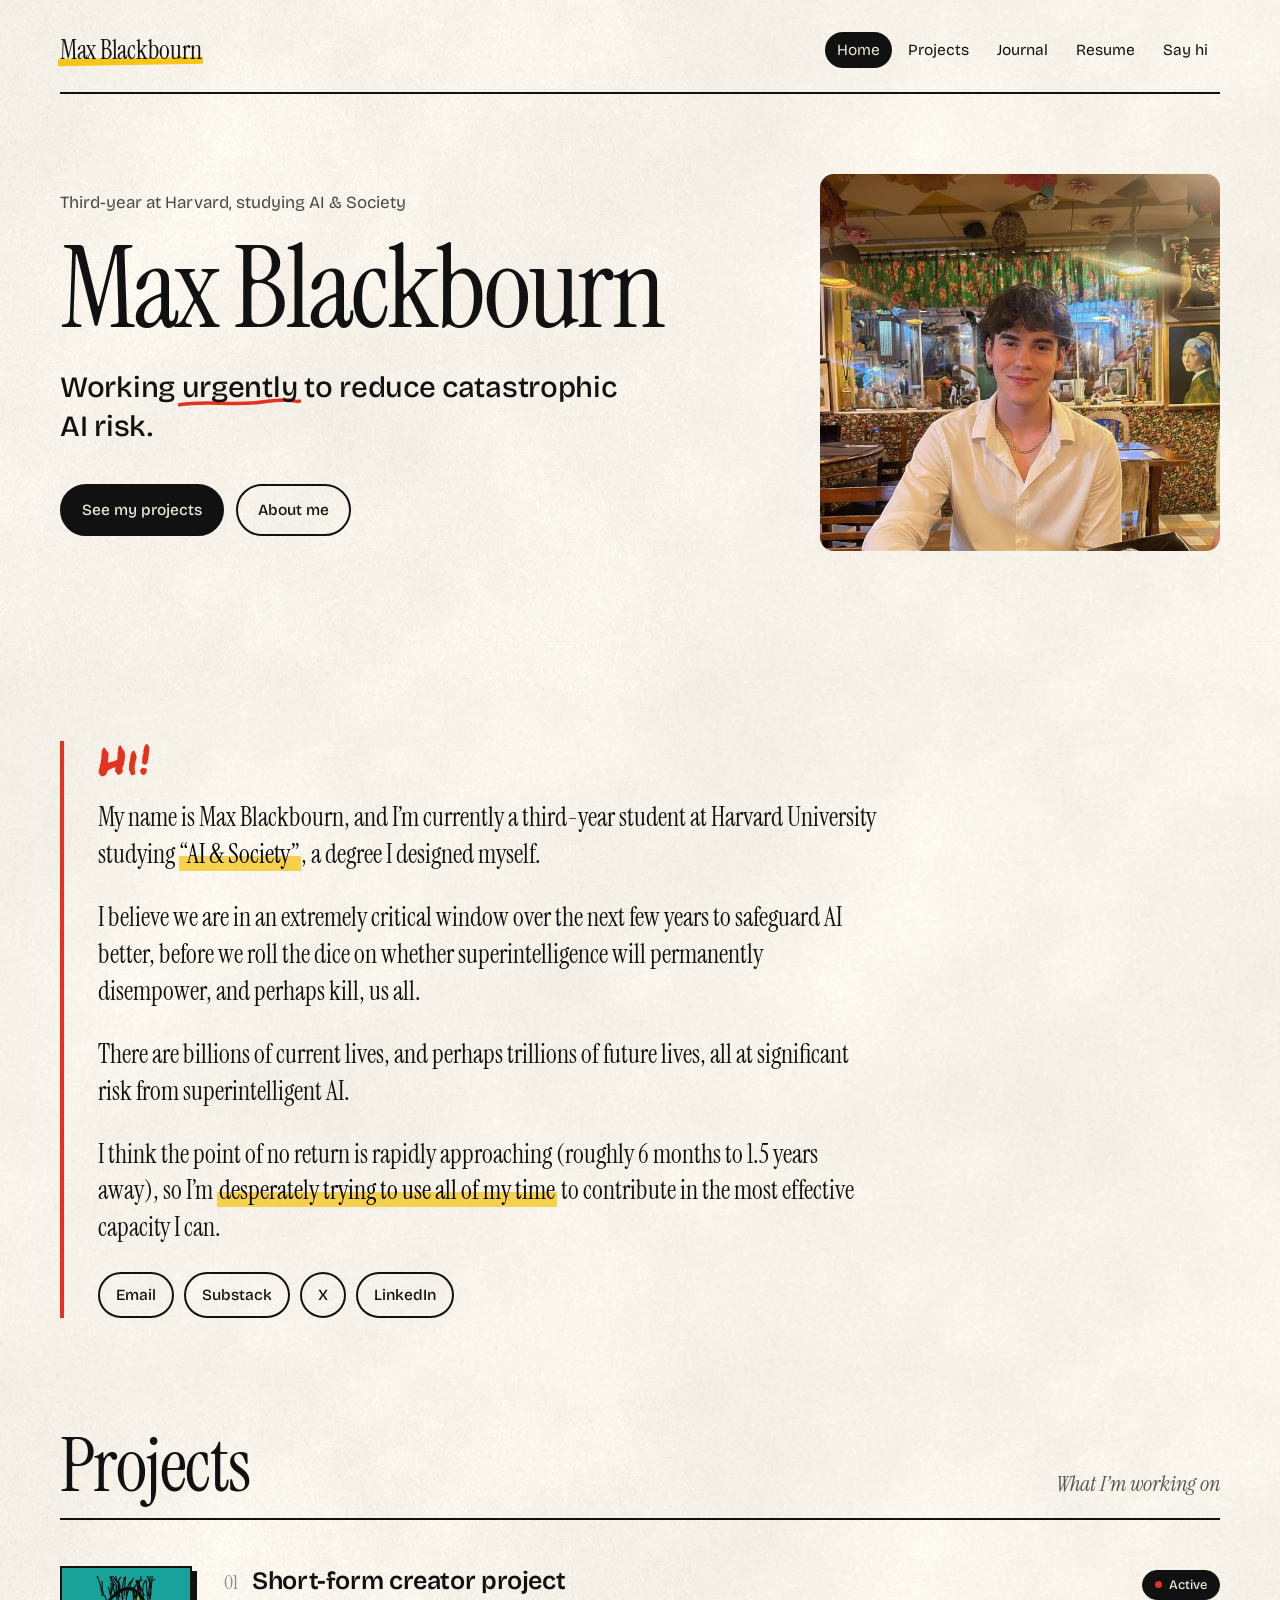
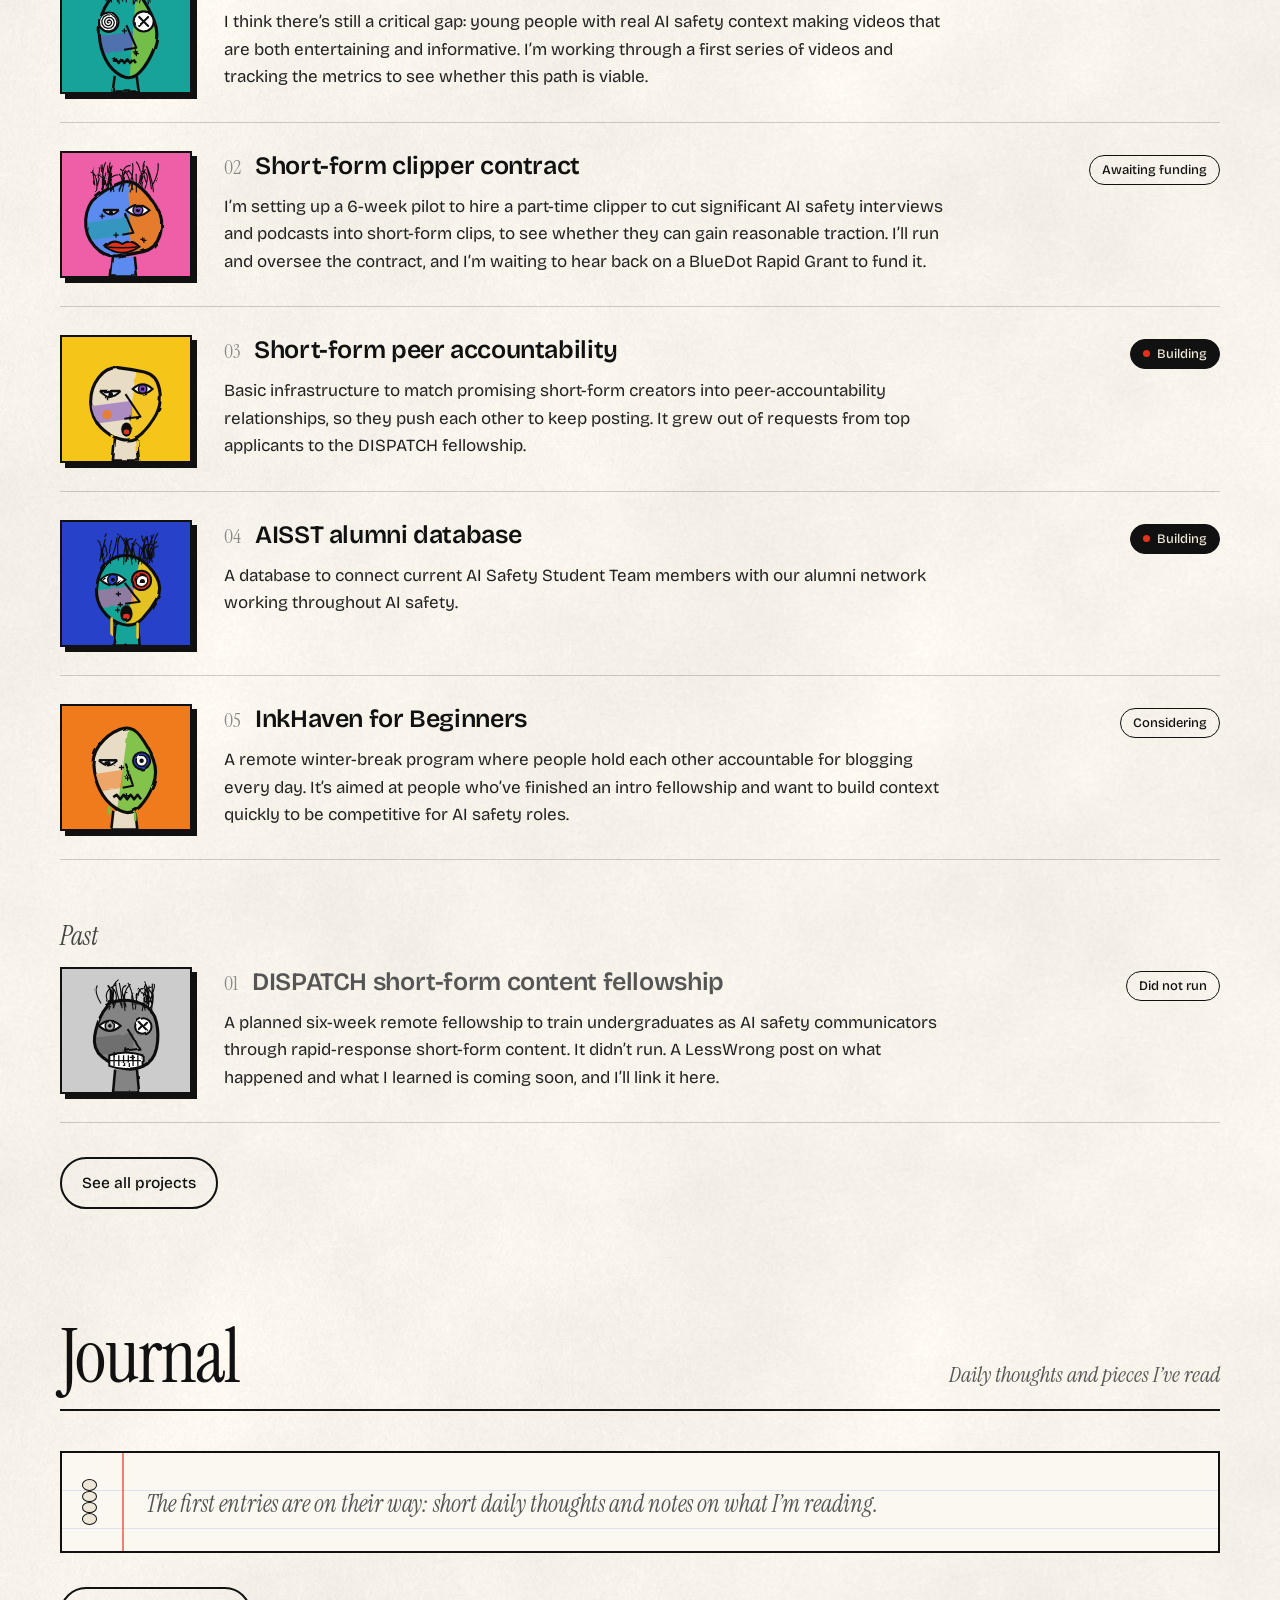
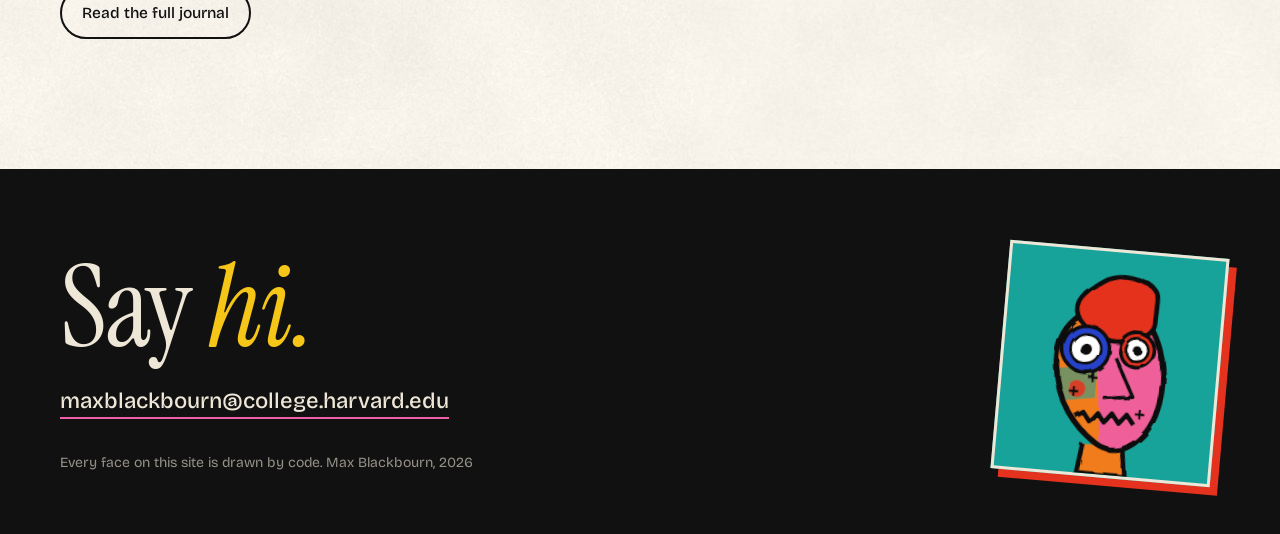
==== commit d9c128d2: "Use real contact email everywhere Co-Authored-By: Claude Sonnet 5.5 <noreply@anthropic.com> Claude-S" ====
--- a/index.html
+++ b/index.html
@@ -53,7 +53,7 @@
     <p>I think the point of no return is rapidly approaching (roughly 6 months to 1.5 years away), so I’m <mark>desperately trying to use all of my time</mark> to contribute in the most effective capacity I can.</p>
     <div class="links">
       <!-- TODO: replace with your real email, Substack, X and LinkedIn links -->
-      <a href="mailto:hello@maxblackbourn.com">Email</a>
+      <a href="mailto:maxblackbourn@college.harvard.edu">Email</a>
       <a href="https://substack.com" target="_blank" rel="noopener">Substack</a>
       <a href="https://x.com" target="_blank" rel="noopener">X</a>
       <a href="https://www.linkedin.com" target="_blank" rel="noopener">LinkedIn</a>
@@ -79,8 +79,8 @@
   <div class="wrap">
     <div>
       <p class="say">Say <em>hi.</em></p>
-      <!-- TODO: replace hello@maxblackbourn.com with your real email -->
-      <a class="mail" href="mailto:hello@maxblackbourn.com">hello@maxblackbourn.com</a>
+      <!-- TODO: replace maxblackbourn@college.harvard.edu with your real email -->
+      <a class="mail" href="mailto:maxblackbourn@college.harvard.edu">maxblackbourn@college.harvard.edu</a>
       <div class="small">Every face on this site is drawn by code. Max Blackbourn, <span id="y">2026</span></div>
     </div>
     <div class="face-wrap" data-face="say hi footer" data-track></div>
--- a/style.css
+++ b/style.css
@@ -12,7 +12,7 @@
 }
 * { box-sizing: border-box; }
 html { scroll-behavior: smooth; overflow-x: clip; }
-body { margin: 0; background: #f7f3ea; color: var(--ink); font-family: var(--display); font-size: 17px; line-height: 1.55; overflow-x: clip; }
+body { margin: 0; background: #f7f3ea url("img/paper.jpg") repeat 0 0 / 700px 700px; color: var(--ink); font-family: var(--display); font-size: 17px; line-height: 1.55; overflow-x: clip; }
 a { color: inherit; }
 p { margin: 0 0 1em; }
 ::selection { background: var(--yellow); }
@@ -188,10 +188,7 @@
 }
 
 /* ---------- crisp grain over everything ---------- */
-body::before {
-  content: ""; position: fixed; inset: -50%; z-index: 100; pointer-events: none; opacity: .07; mix-blend-mode: multiply;
-  background-image: url("data:image/svg+xml,%3Csvg xmlns='http://www.w3.org/2000/svg' width='220' height='220'%3E%3Cfilter id='g'%3E%3CfeTurbulence type='fractalNoise' baseFrequency='.95' numOctaves='2' stitchTiles='stitch'/%3E%3CfeColorMatrix values='0 0 0 0 0  0 0 0 0 0  0 0 0 0 0  0 0 0 .55 0'/%3E%3C/filter%3E%3Crect width='100%25' height='100%25' filter='url(%23g)'/%3E%3C/svg%3E");
-}
+body::before { display: none; }
 @media print { body::before { display: none; } }
 
 /* ---------- readable, human labels ---------- */
@@ -224,3 +221,10 @@
 
 /* clean hero photo */
 .hero-art .photo { border: 0; margin: 0; border-radius: 14px; box-shadow: none; transform: none; display: block; width: 100%; height: auto; }
+.cv-tag { margin-top: 8px; font-style: italic; }
+@media print {
+  .sheet { font-size: 9.2pt; line-height: 1.24; }
+  .cv-head h2 { font-size: 21pt; } .cv-head { padding-bottom: 6px; margin-bottom: 8px; }
+  .cv-sec { margin-bottom: 6px; } .cv-item { margin-bottom: 3px; } .cv-line b { font-size: 9.8pt; } .cv-line .d { font-size: 9pt; }
+  .cv-sec h3 { margin-bottom: 4px; font-size: 9.5pt; } .cv-item ul { margin-top: 1px; } .cv-tag { margin-top: 3px; }
+}
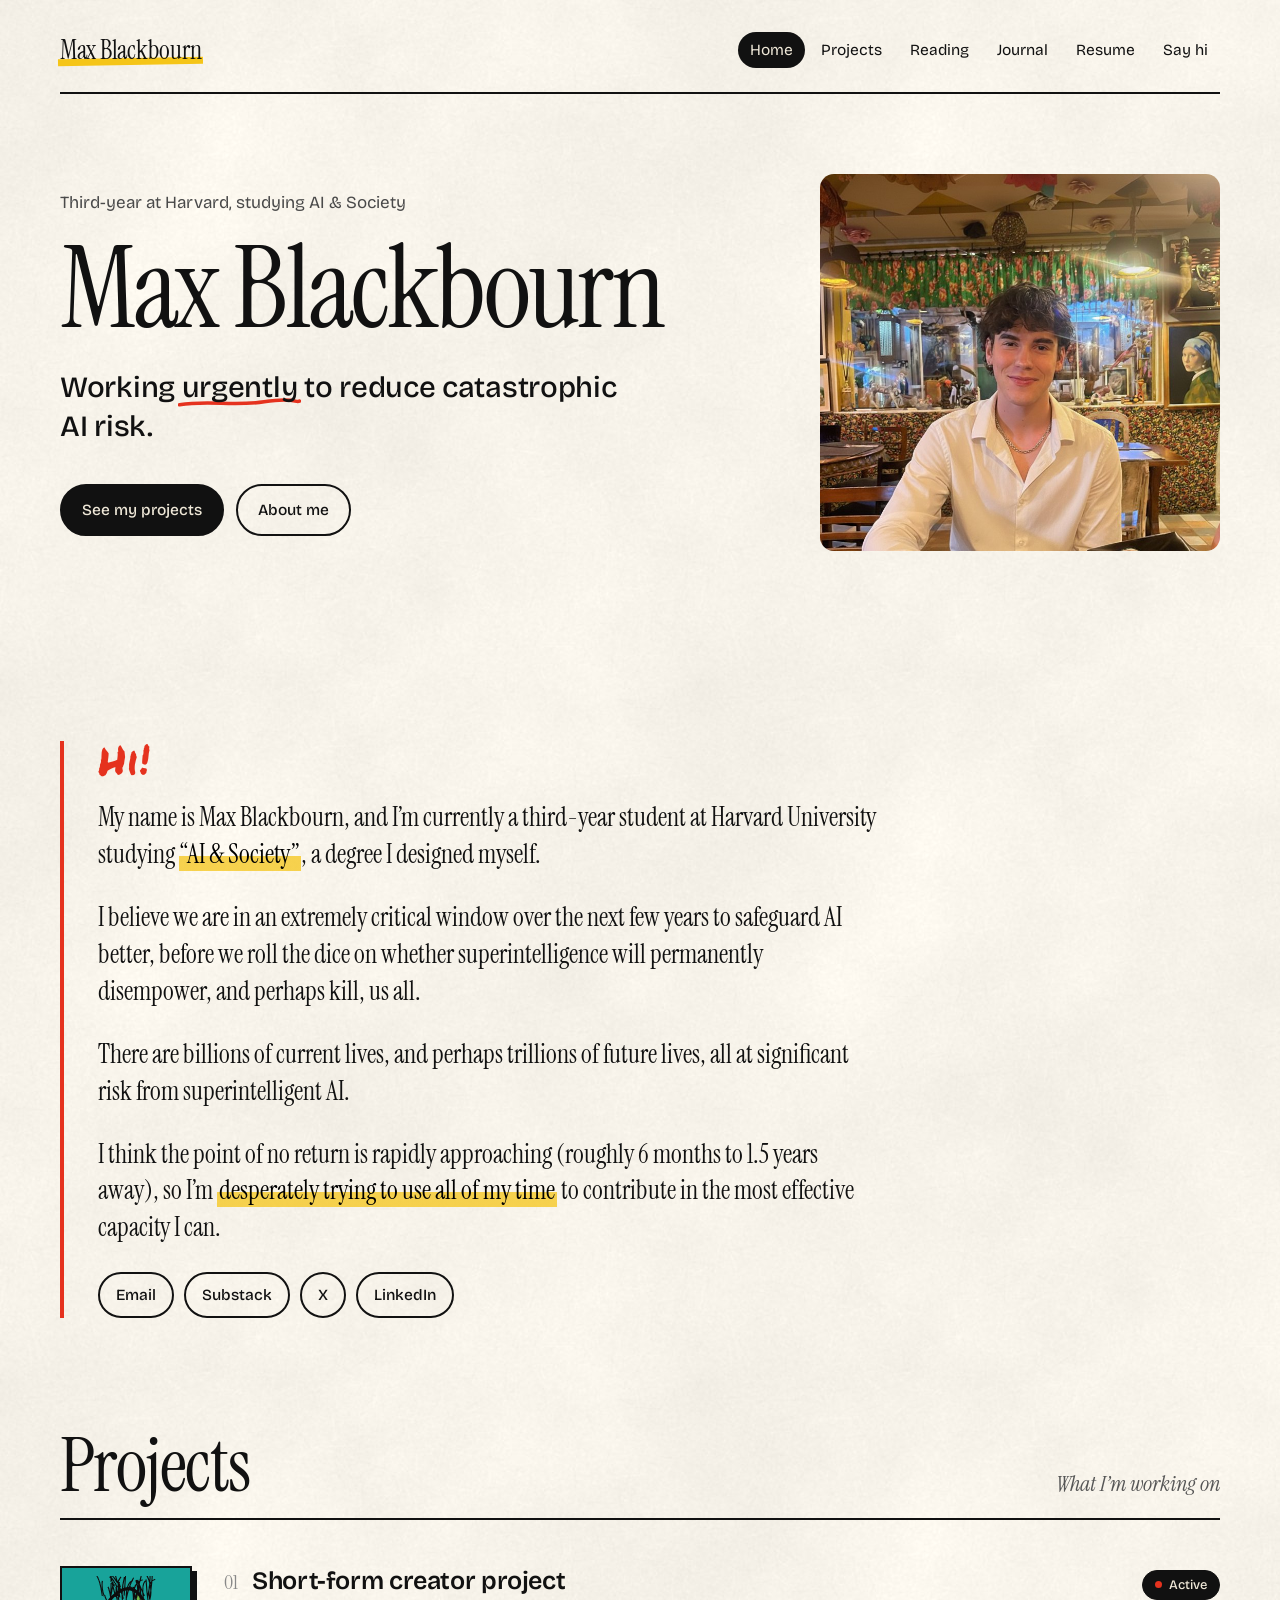
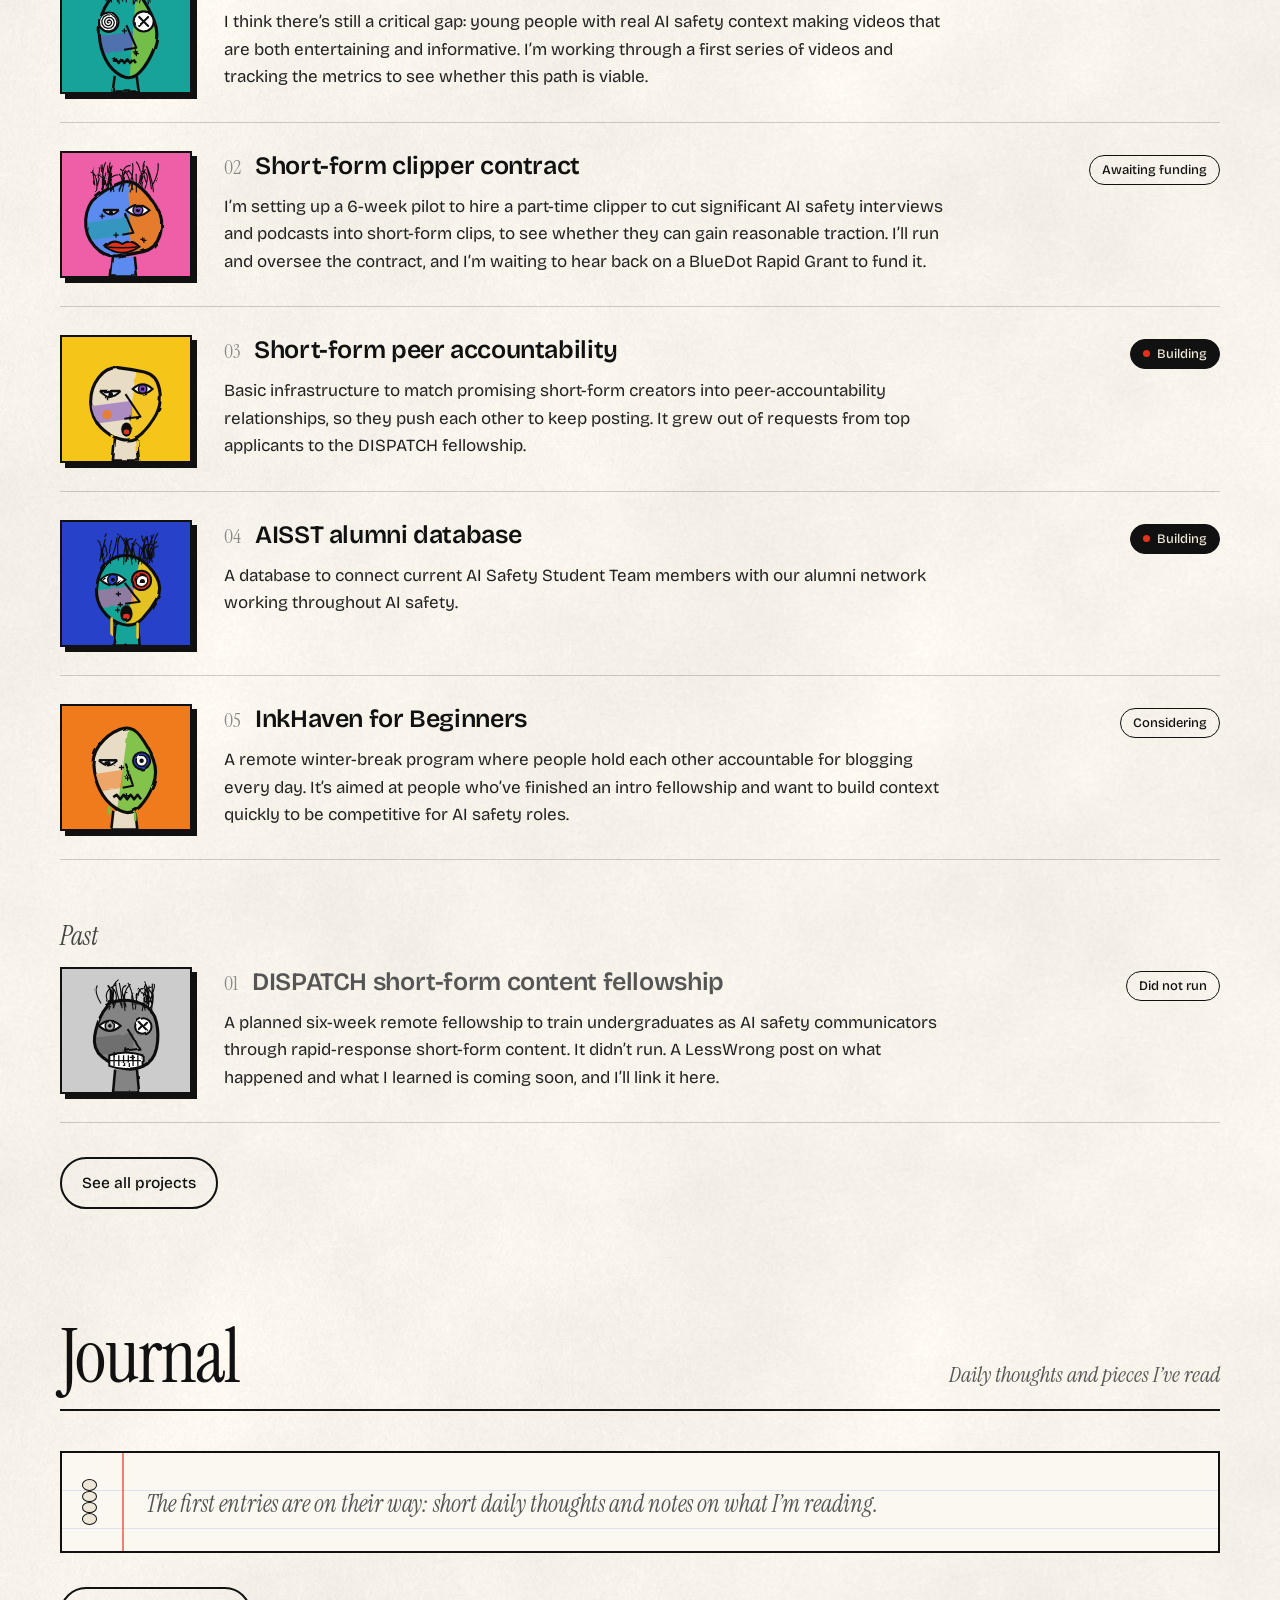
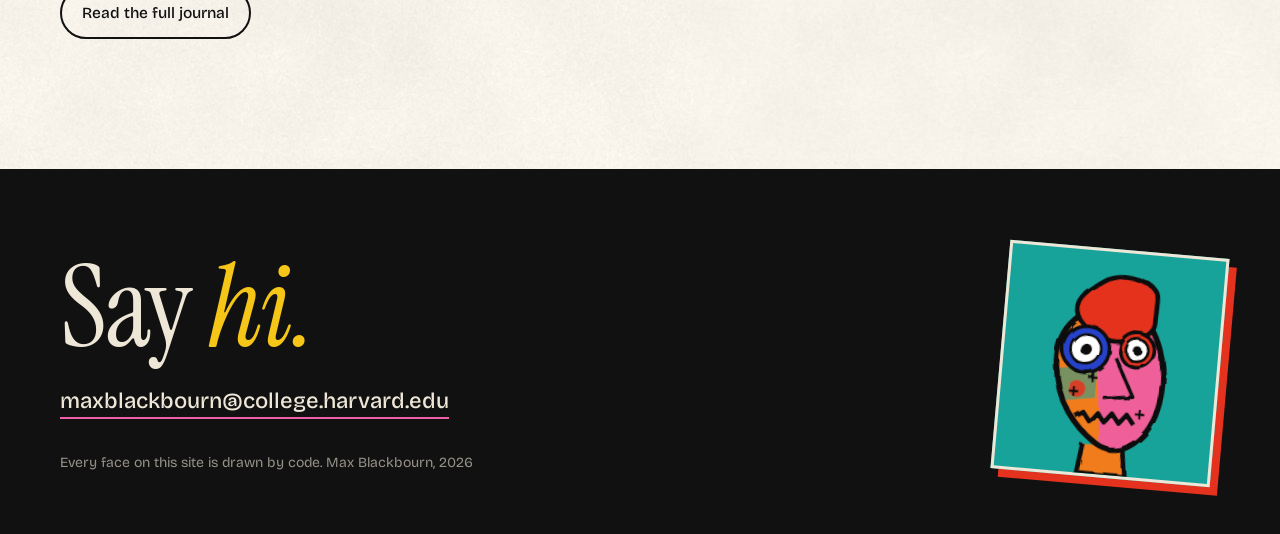
==== commit 4037df44: "Add Reading page and Notion sync tooling Co-Authored-By: Claude Sonnet 5.5 <noreply@anthropic.com> C" ====
--- a/index.html
+++ b/index.html
@@ -21,6 +21,7 @@
   <ul class="menu">
     <li><a href="index.html" class="current">Home</a></li>
     <li><a href="projects.html">Projects</a></li>
+    <li><a href="reading.html">Reading</a></li>
     <li><a href="journal.html">Journal</a></li>
     <li><a href="resume.html">Resume</a></li>
     <li><a href="#contact">Say hi</a></li>
@@ -87,6 +88,7 @@
   </div>
 </footer>
 <script src="data.js"></script>
+<script src="synced.js"></script>
 <script src="faces.js"></script>
 <script src="site.js"></script>
 </body>
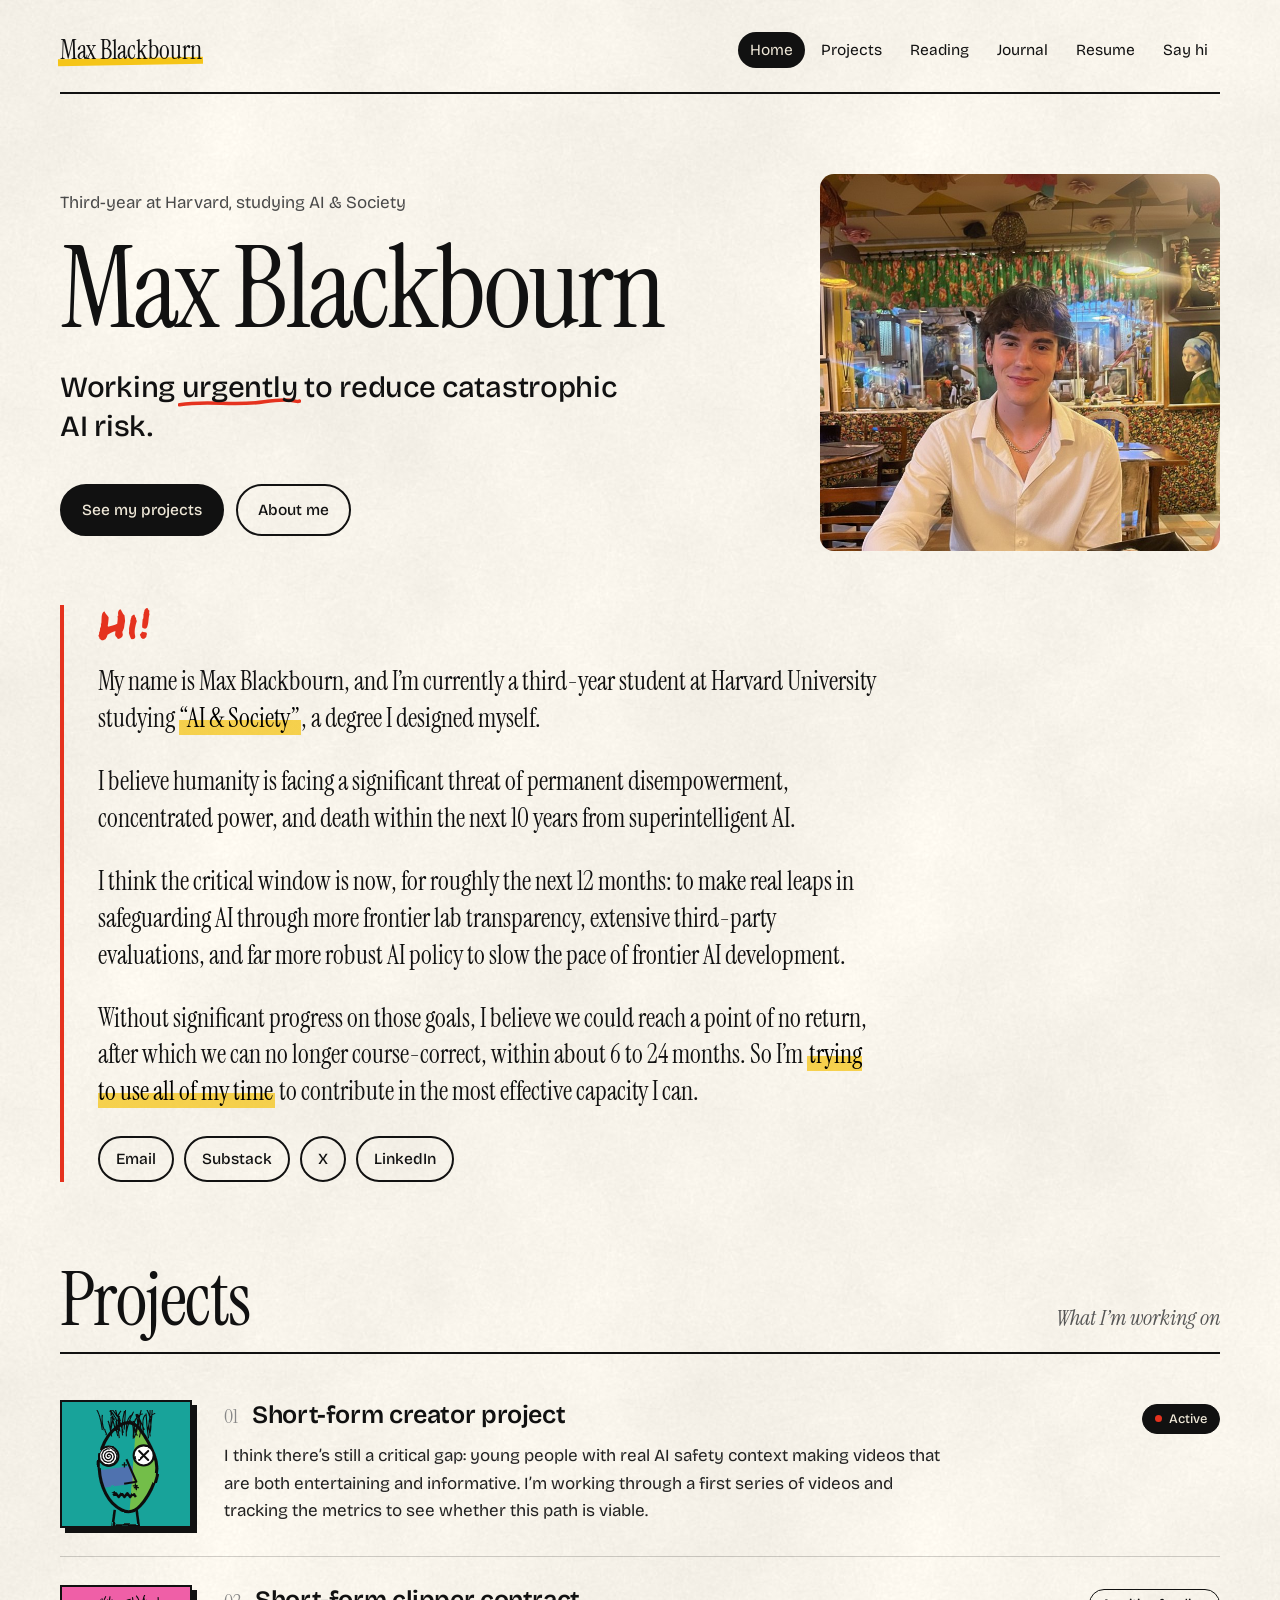
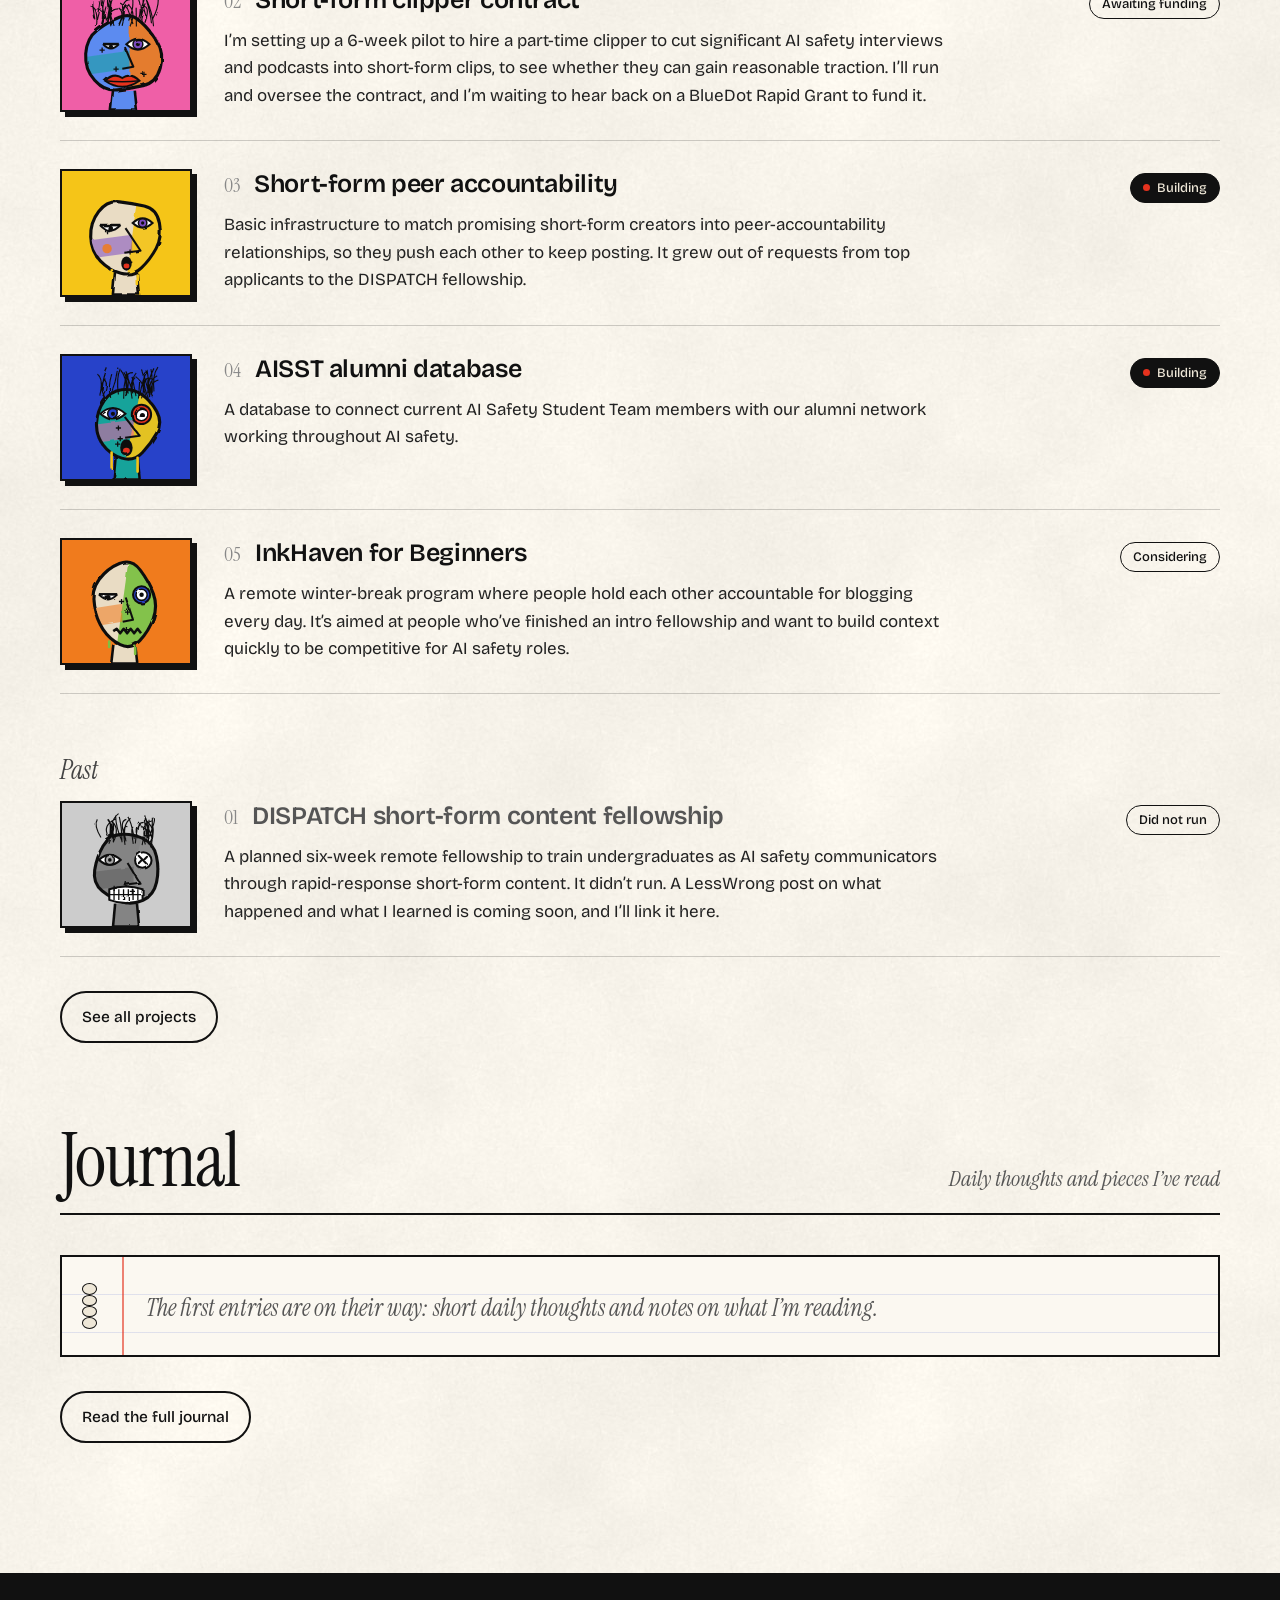
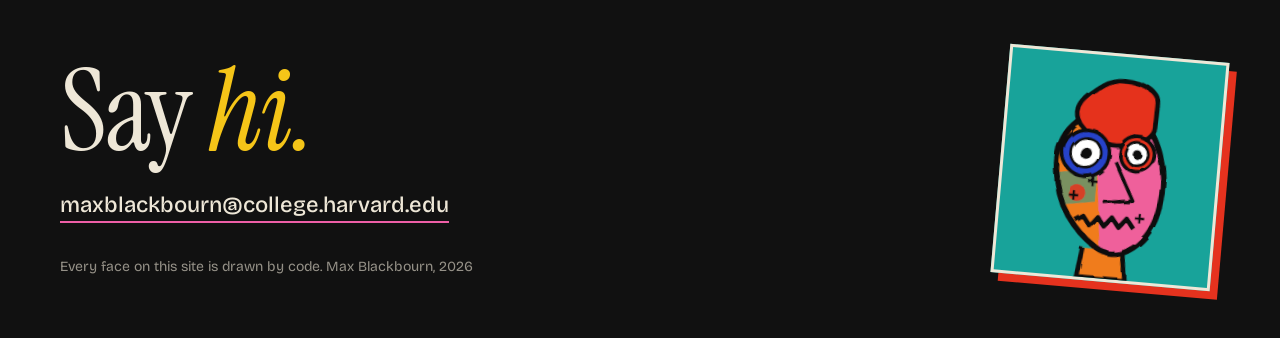
==== commit 127d97ae: "Tighten hero spacing, update intro text Co-Authored-By: Claude Sonnet 5.5 <noreply@anthropic.com> Cl" ====
--- a/index.html
+++ b/index.html
@@ -49,9 +49,9 @@
   <div class="letter">
     <span class="hi">Hi!</span>
     <p>My name is Max Blackbourn, and I’m currently a third-year student at Harvard University studying <mark>“AI &amp; Society”</mark>, a degree I designed myself.</p>
-    <p class="loud">I believe we are in an extremely critical window over the next few years to safeguard AI better, before we roll the dice on whether superintelligence will permanently disempower, and perhaps kill, us all.</p>
-    <p>There are billions of current lives, and perhaps trillions of future lives, all at significant risk from superintelligent AI.</p>
-    <p>I think the point of no return is rapidly approaching (roughly 6 months to 1.5 years away), so I’m <mark>desperately trying to use all of my time</mark> to contribute in the most effective capacity I can.</p>
+    <p class="loud">I believe humanity is facing a significant threat of permanent disempowerment, concentrated power, and death within the next 10 years from superintelligent AI.</p>
+    <p>I think the critical window is now, for roughly the next 12 months: to make real leaps in safeguarding AI through more frontier lab transparency, extensive third-party evaluations, and far more robust AI policy to slow the pace of frontier AI development.</p>
+    <p>Without significant progress on those goals, I believe we could reach a point of no return, after which we can no longer course-correct, within about 6 to 24 months. So I’m <mark>trying to use all of my time</mark> to contribute in the most effective capacity I can.</p>
     <div class="links">
       <!-- TODO: replace with your real email, Substack, X and LinkedIn links -->
       <a href="mailto:maxblackbourn@college.harvard.edu">Email</a>
--- a/style.css
+++ b/style.css
@@ -35,7 +35,7 @@
   background: url("data:image/svg+xml,%3Csvg xmlns='http://www.w3.org/2000/svg' viewBox='0 0 200 20' preserveAspectRatio='none'%3E%3Cpath d='M3 13 C 50 5 90 16 140 8 S 190 10 197 7' fill='none' stroke='%23e5321e' stroke-width='6' stroke-linecap='round'/%3E%3C/svg%3E") center / 100% 100% no-repeat; }
 
 /* ---------- hero ---------- */
-.hero { position: relative; display: grid; grid-template-columns: 1.35fr 1fr; gap: 60px; align-items: center; padding: 80px 0 90px; }
+.hero { position: relative; display: grid; grid-template-columns: 1.35fr 1fr; gap: 60px; align-items: center; padding: 80px 0 30px; }
 .name { font-family: var(--serif); font-weight: 400; font-size: clamp(64px, 9vw, 128px); line-height: .95; letter-spacing: -.025em; margin: 0 0 26px; }
 .tagline { font-family: var(--display); font-weight: 500; font-size: clamp(22px, 2.3vw, 30px); line-height: 1.3; letter-spacing: -.01em; max-width: 560px; margin: 0; }
 .hero-links { display: flex; gap: 12px; margin-top: 38px; flex-wrap: wrap; }
@@ -54,7 +54,7 @@
 .hero-art.small { width: 240px; }
 
 /* ---------- sections ---------- */
-.section { position: relative; padding: 100px 0 10px; }
+.section { position: relative; padding: 70px 0 10px; }
 .sec-title { display: flex; align-items: baseline; justify-content: space-between; gap: 20px; flex-wrap: wrap; margin-bottom: 40px; padding-bottom: 14px; border-bottom: 2px solid var(--ink); }
 .sec-title h2 { font-family: var(--serif); font-weight: 400; font-size: clamp(48px, 6vw, 76px); line-height: 1; letter-spacing: -.02em; margin: 0; }
 .sec-title .note { font-family: var(--mono); font-size: 12.5px; color: #555; }
@@ -228,3 +228,4 @@
   .cv-sec { margin-bottom: 6px; } .cv-item { margin-bottom: 3px; } .cv-line b { font-size: 9.8pt; } .cv-line .d { font-size: 9pt; }
   .cv-sec h3 { margin-bottom: 4px; font-size: 9.5pt; } .cv-item ul { margin-top: 1px; } .cv-tag { margin-top: 3px; }
 }
+#hello.section { padding-top: 24px; }
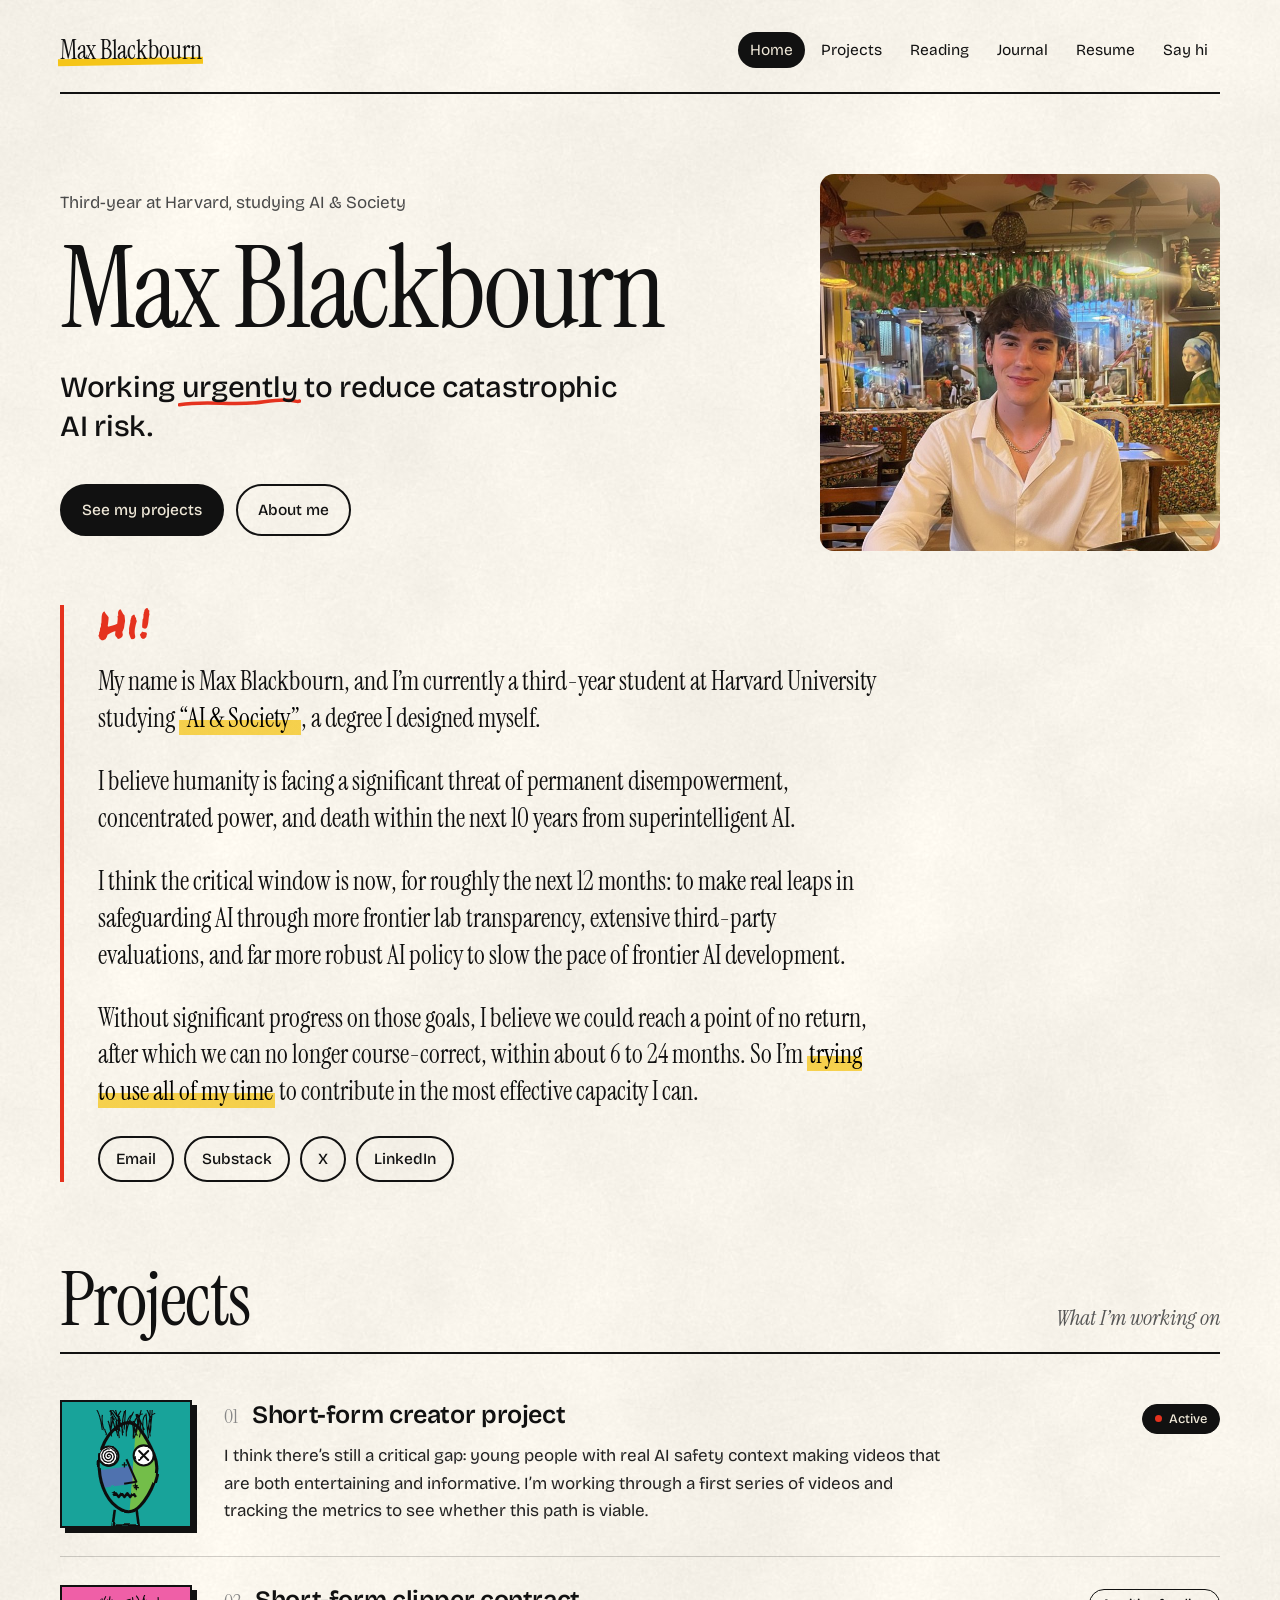
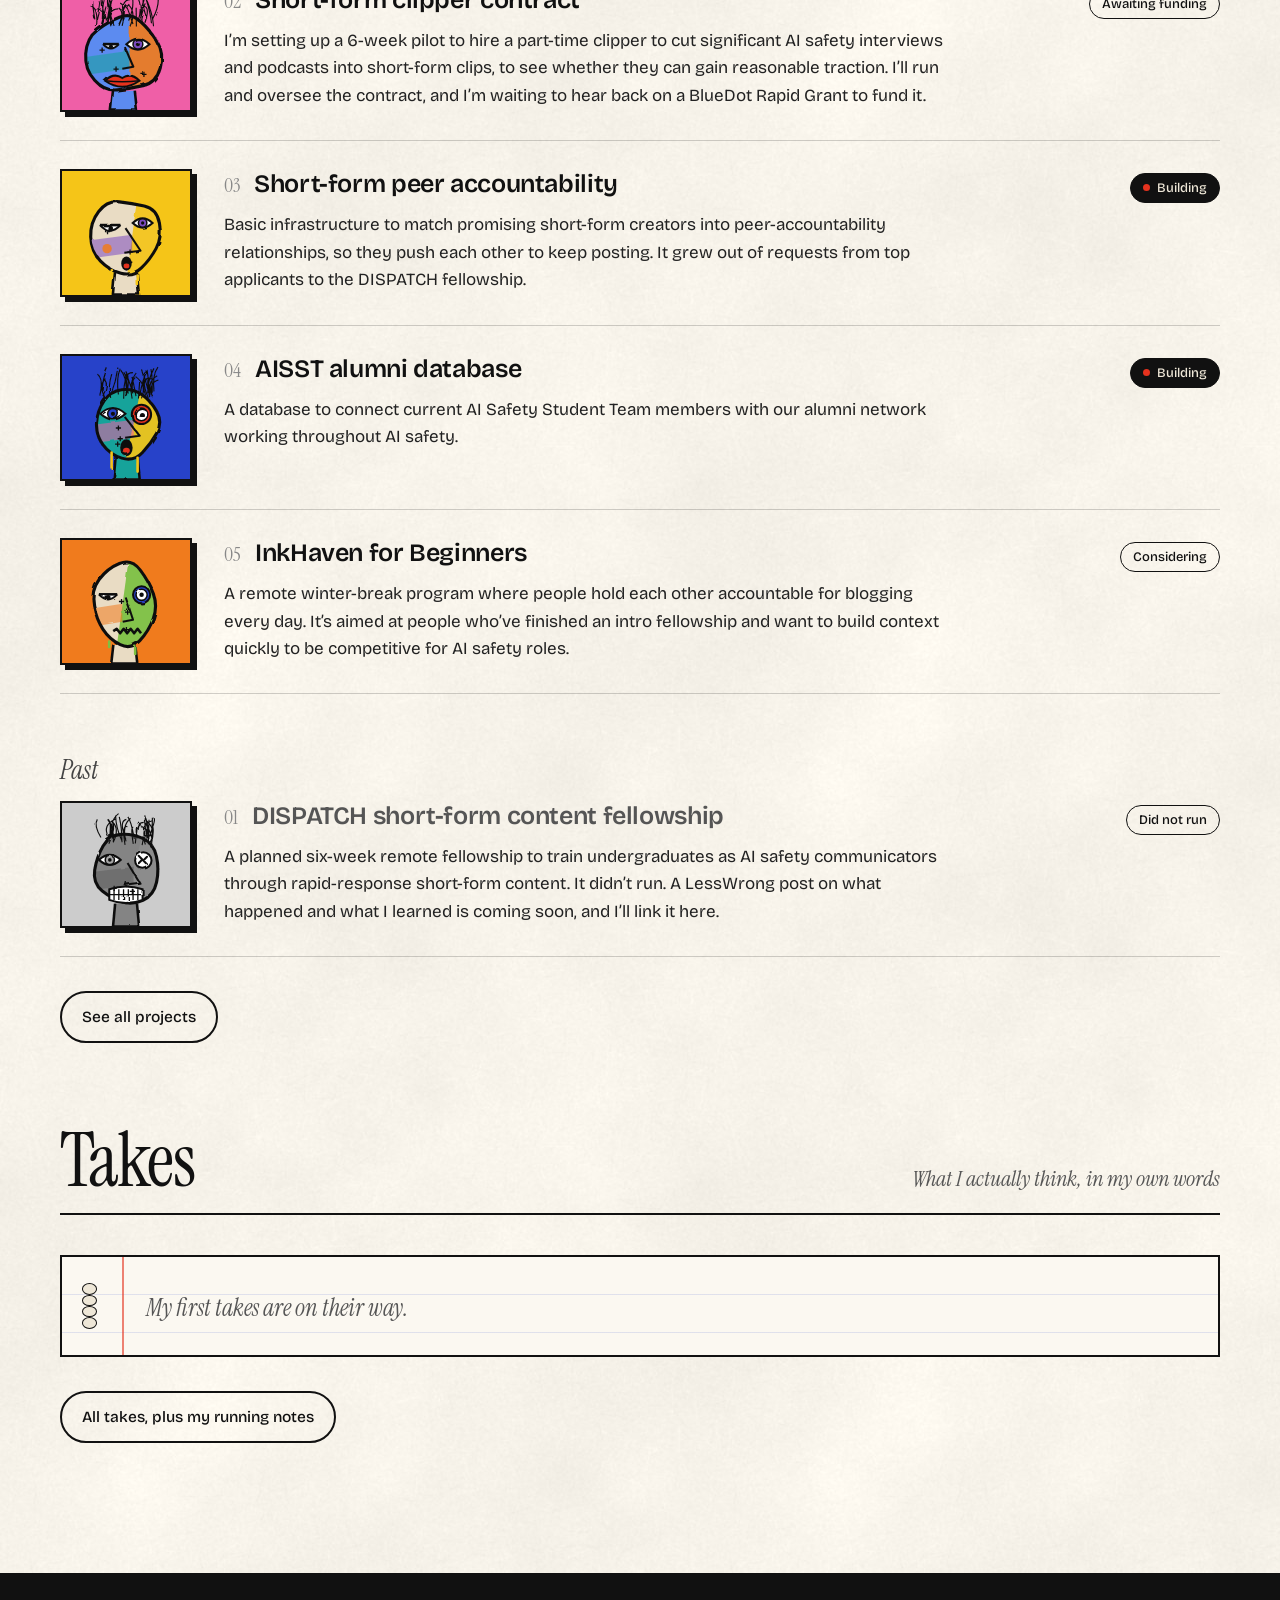
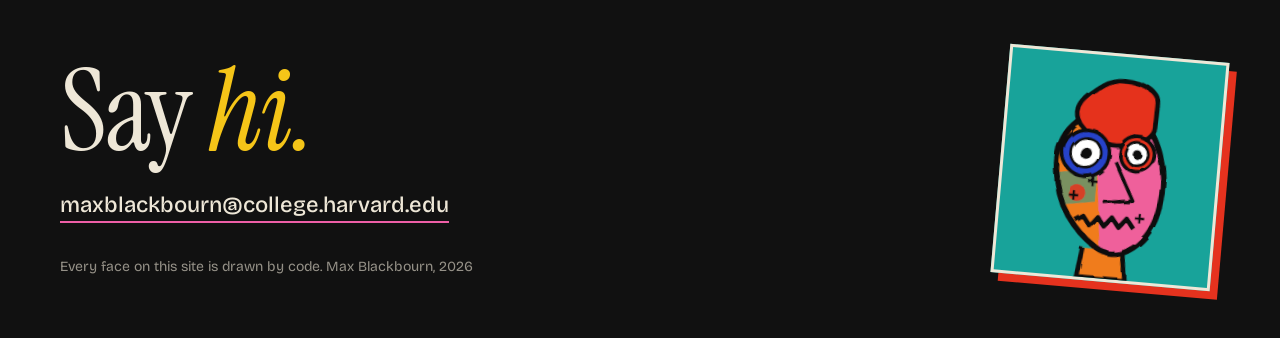
==== commit d0234334: "Split journal into Takes (home page) and Running notes Home page shows only takes. journal.html show" ====
--- a/index.html
+++ b/index.html
@@ -71,9 +71,9 @@
 </section>
 
 <section class="section" id="journal">
-  <div class="sec-title"><h2>Journal</h2><span class="note">Daily thoughts and pieces I’ve read</span></div>
-  <div class="notebook"><div class="holes"><i></i><i></i><i></i><i></i></div><div data-journal="5"></div></div>
-  <a class="see-all" href="journal.html">Read the full journal</a>
+  <div class="sec-title"><h2>Takes</h2><span class="note">What I actually think, in my own words</span></div>
+  <div class="notebook"><div class="holes"><i></i><i></i><i></i><i></i></div><div data-journal="5" data-kind="Take" data-empty="My first takes are on their way."></div></div>
+  <a class="see-all" href="journal.html">All takes, plus my running notes</a>
 </section>
 </div>
 <footer id="contact">
--- a/style.css
+++ b/style.css
@@ -105,6 +105,9 @@
 .entry .when { font-family: var(--mono); font-size: 12.5px; padding-top: 6px; }
 .entry .kind { display: inline-block; margin-top: 8px; font-size: 10.5px; padding: 2px 8px; border-radius: 40px; background: var(--teal); color: #fff; }
 .entry .kind.reading { background: var(--orange); color: var(--ink); }
+.entry .kind.take { background: var(--red); color: #fff; }
+.entry .kind.capture { background: transparent; color: var(--ink); border: 1.5px dashed var(--ink); }
+.entry p.raw { font-family: var(--mono); font-size: 15px; white-space: normal; }
 .entry h3 { font-family: var(--serif); font-weight: 400; font-size: 28px; line-height: 1.2; margin: 0 0 4px; }
 .entry h3 a { text-decoration-color: var(--red); text-decoration-thickness: 2px; text-underline-offset: 4px; }
 .entry .source { font-family: var(--mono); font-size: 12.5px; color: #666; margin-bottom: 4px; }
